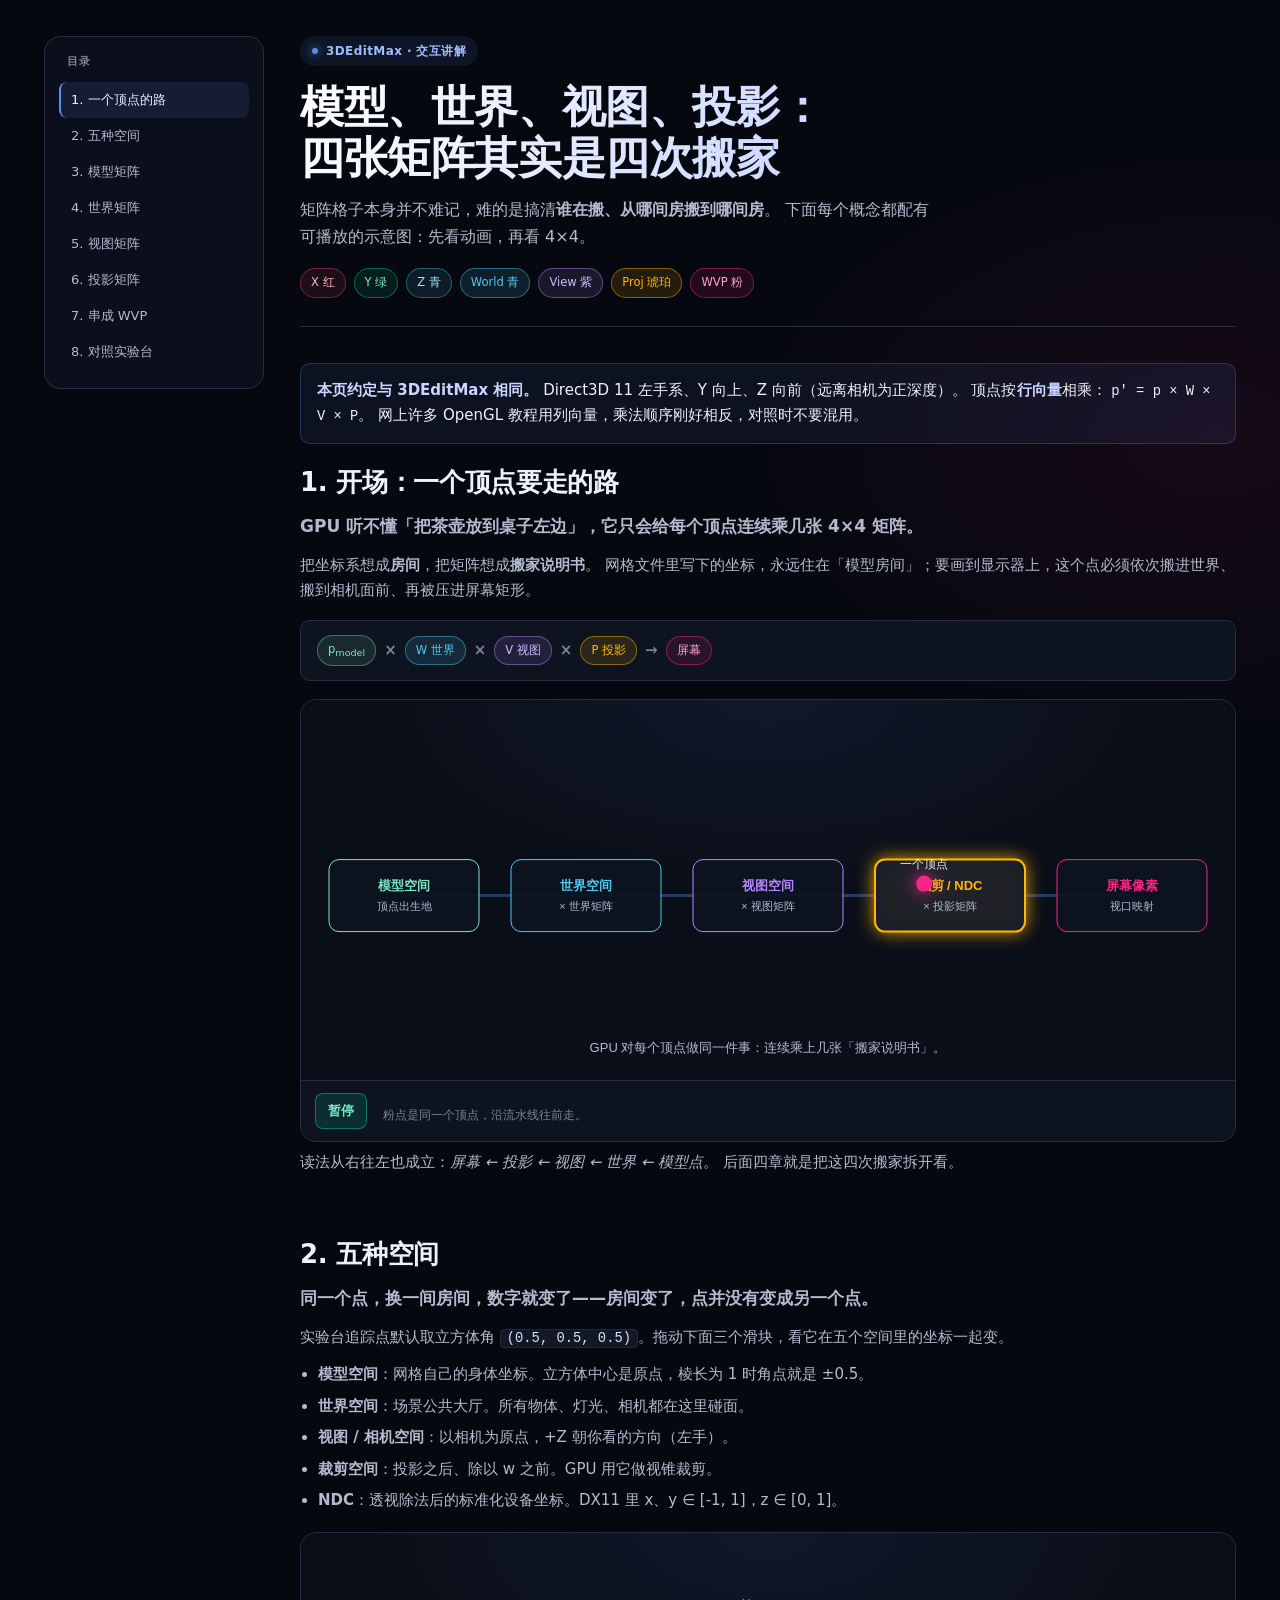
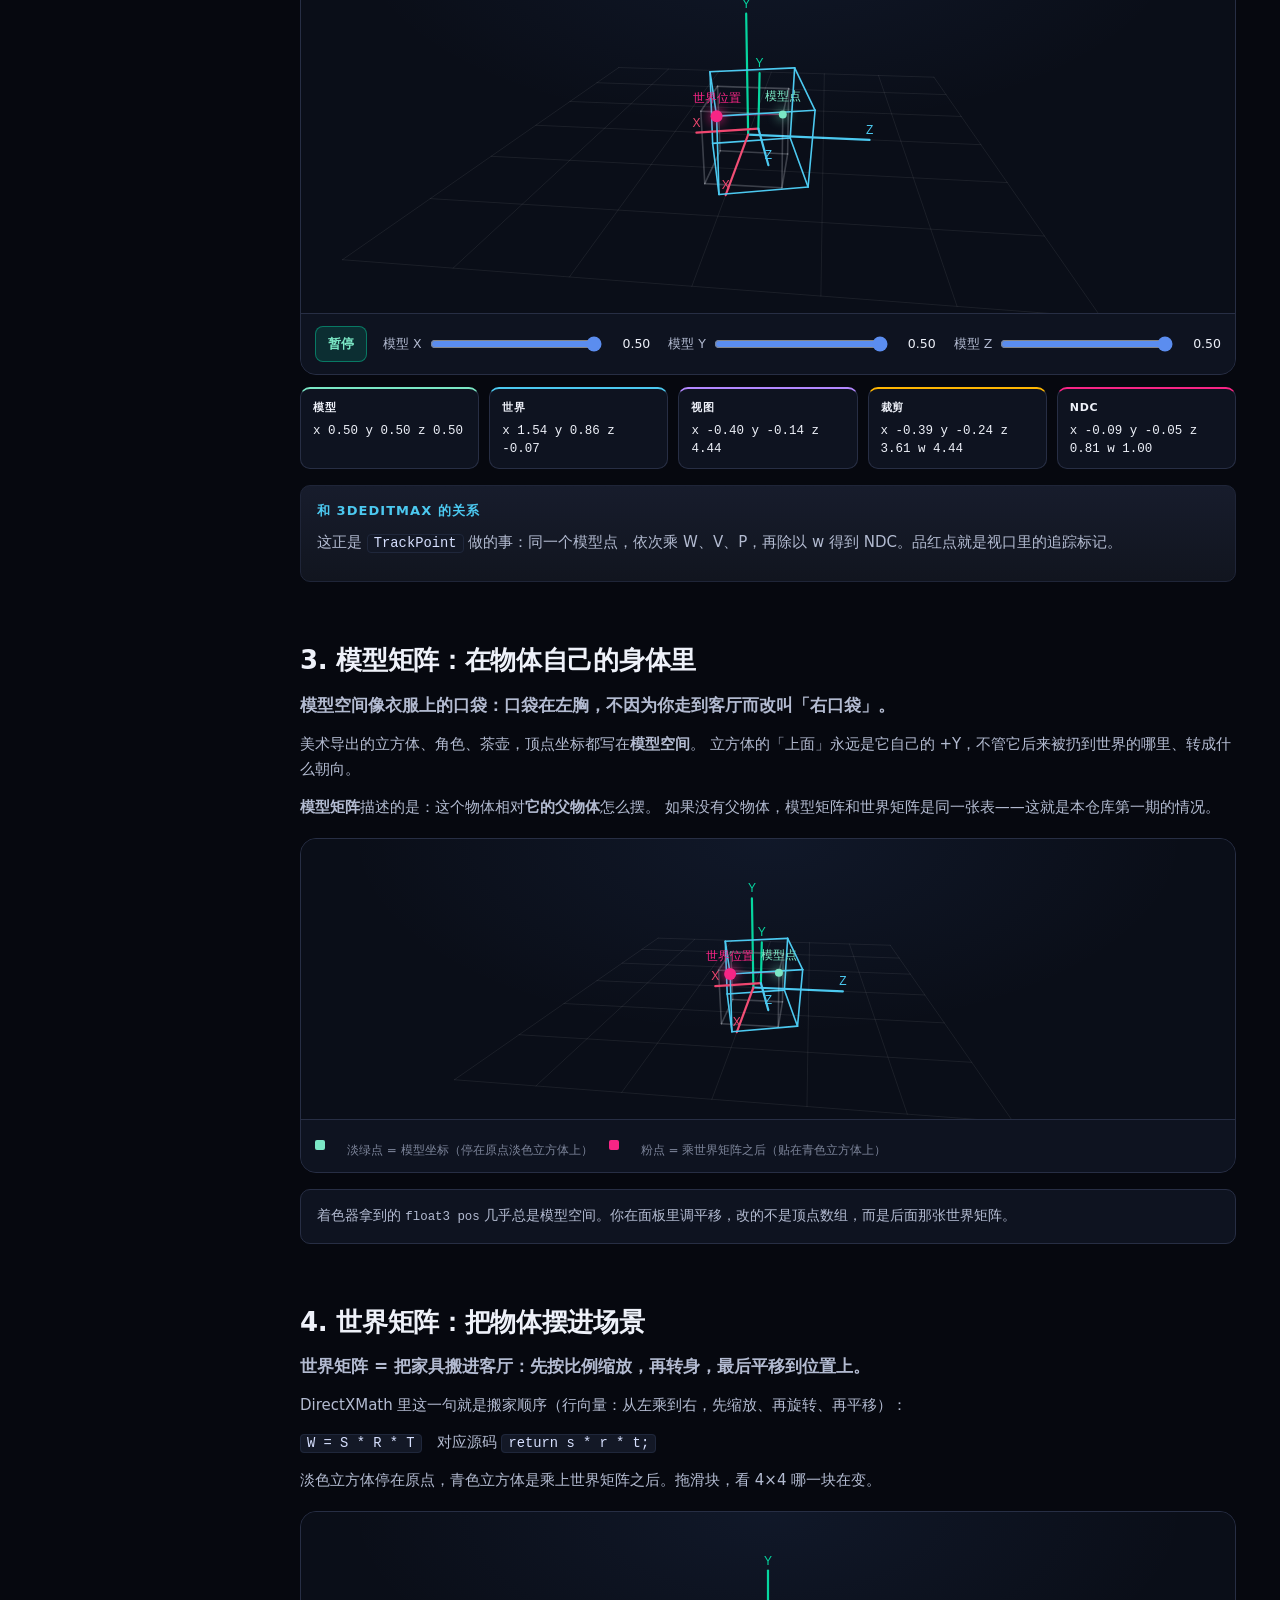
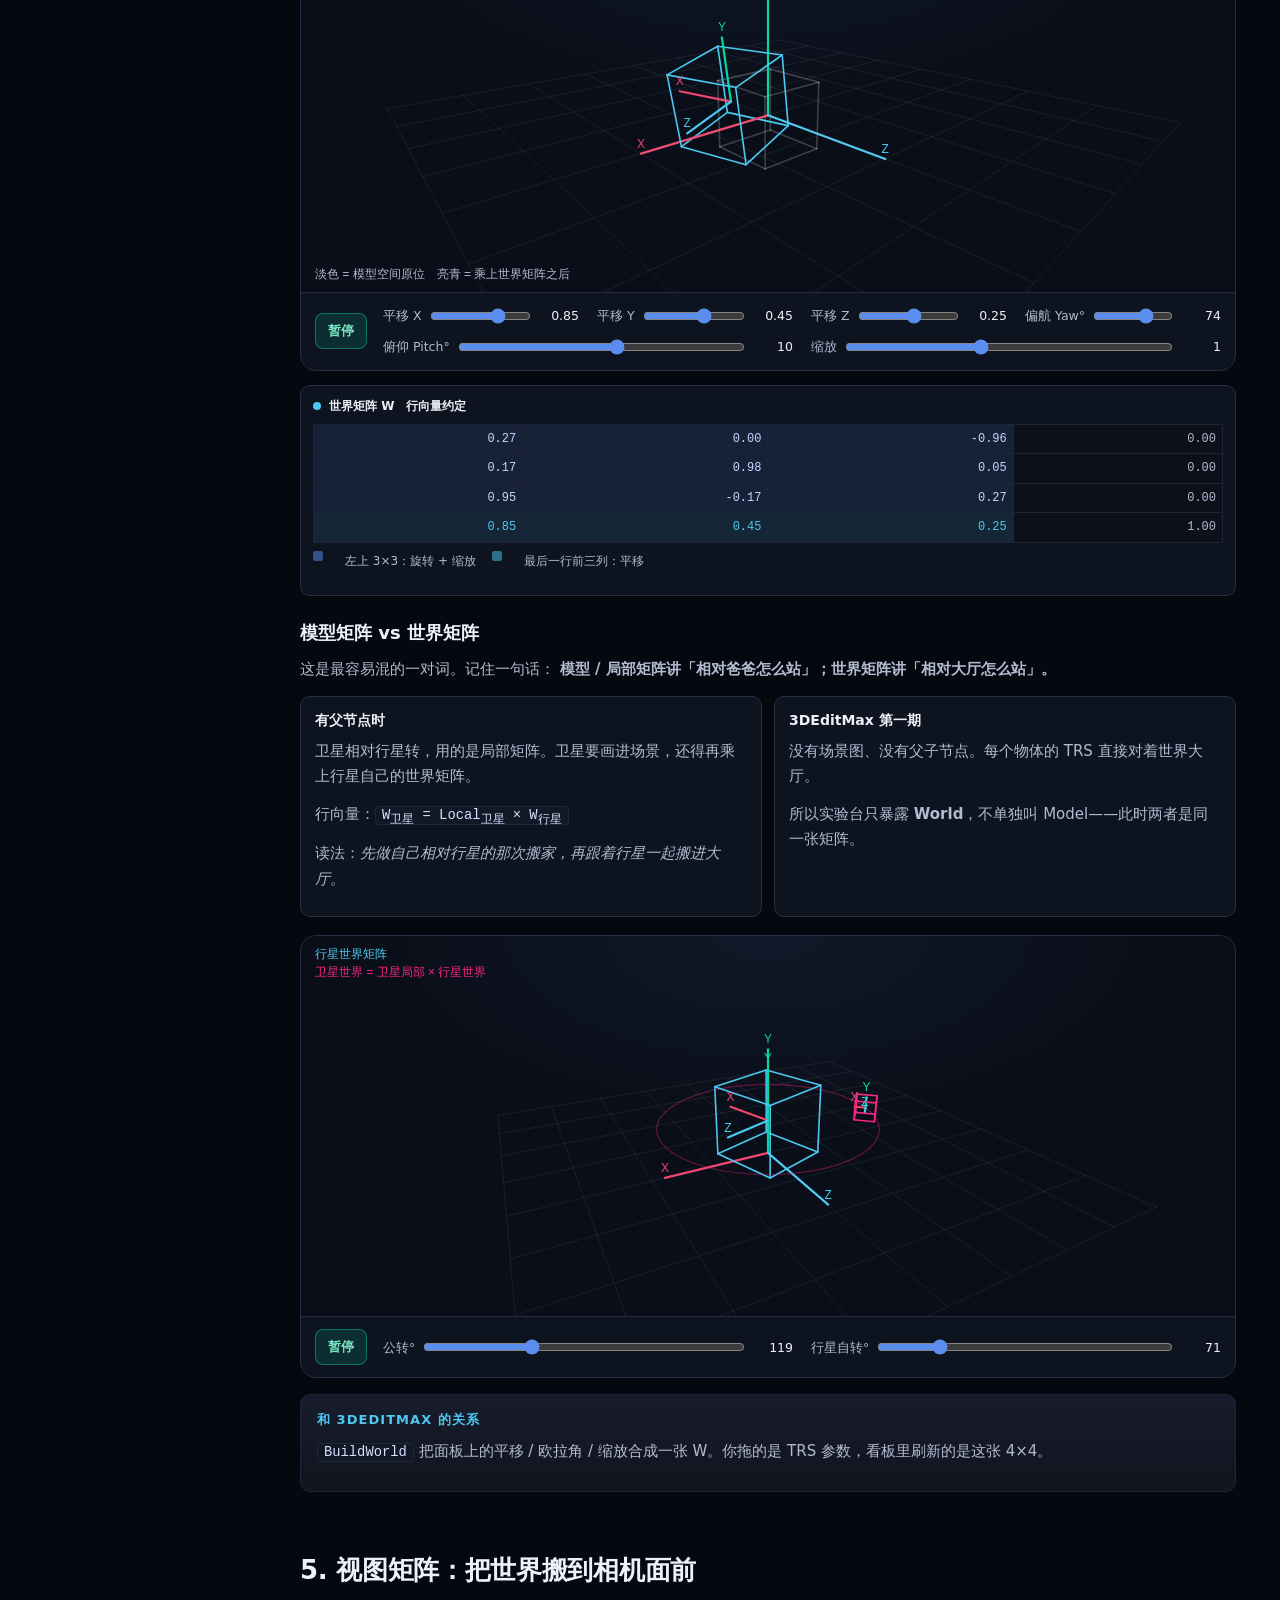
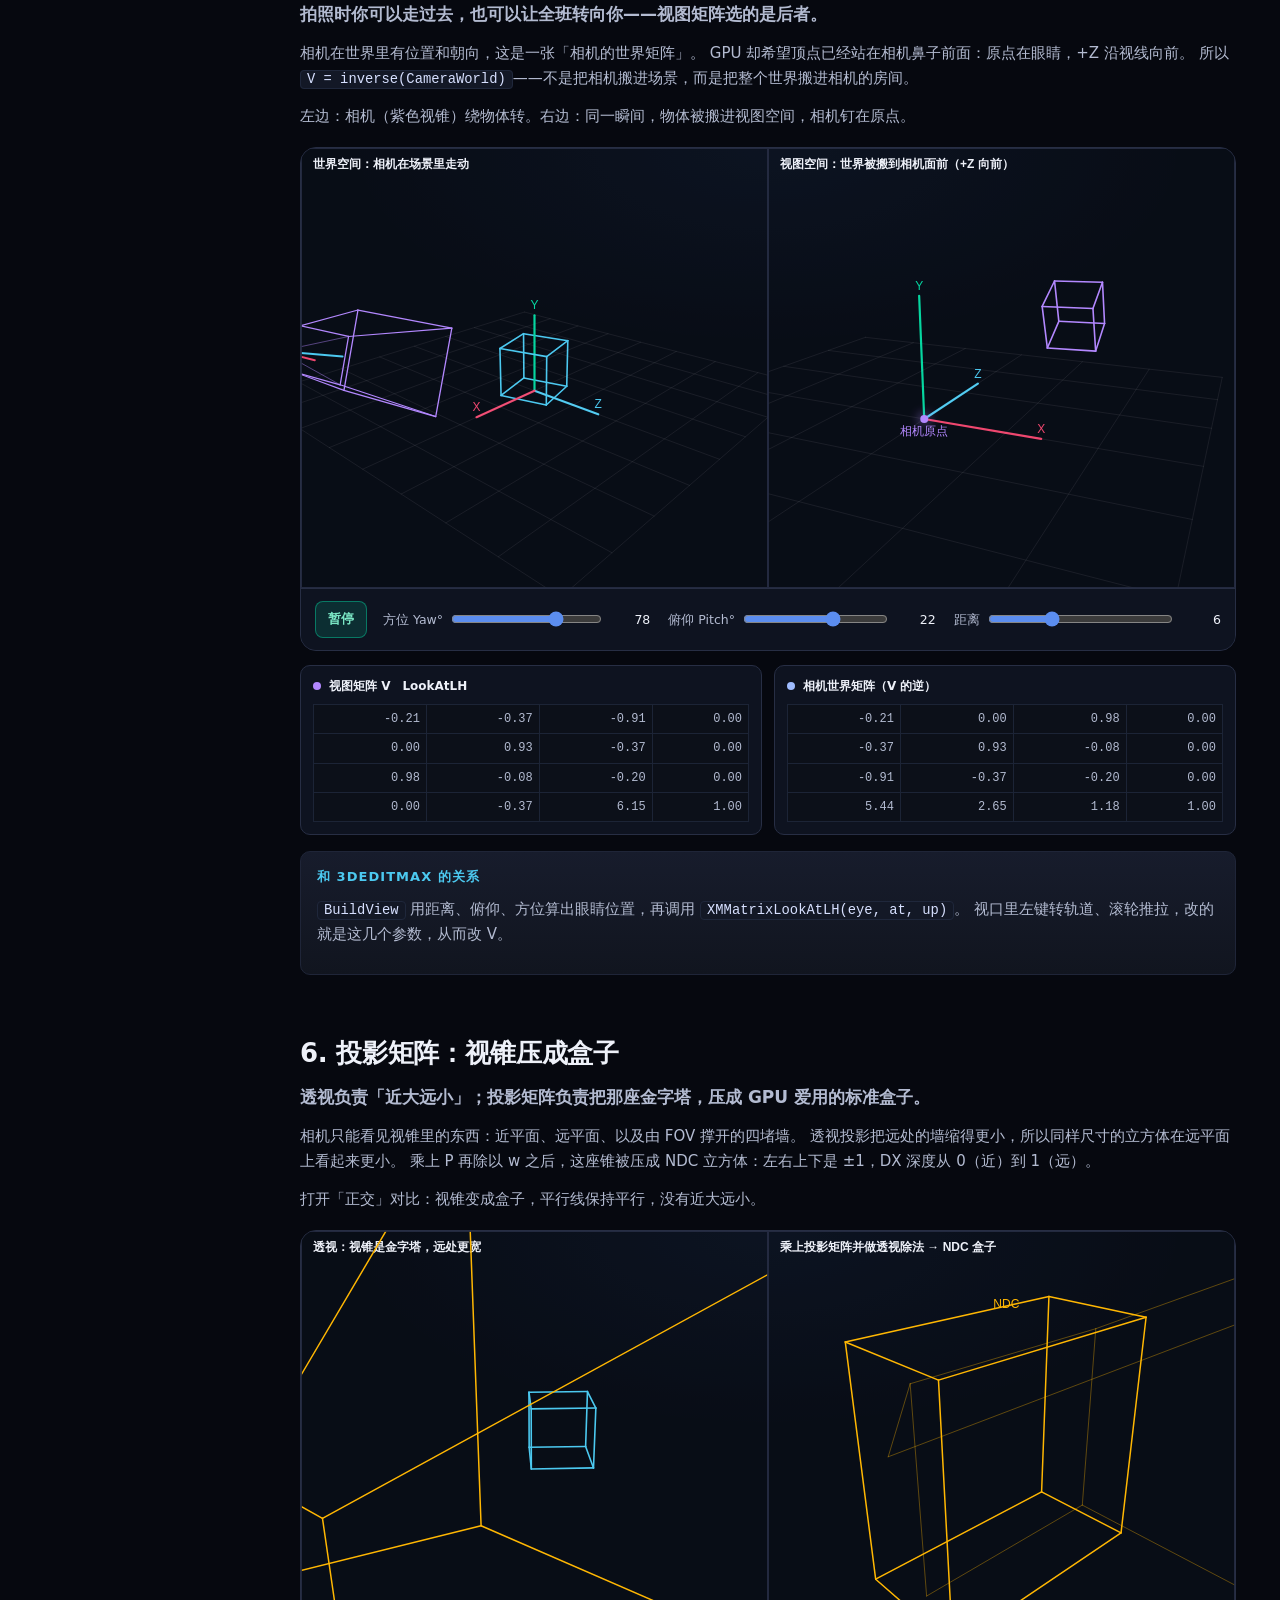
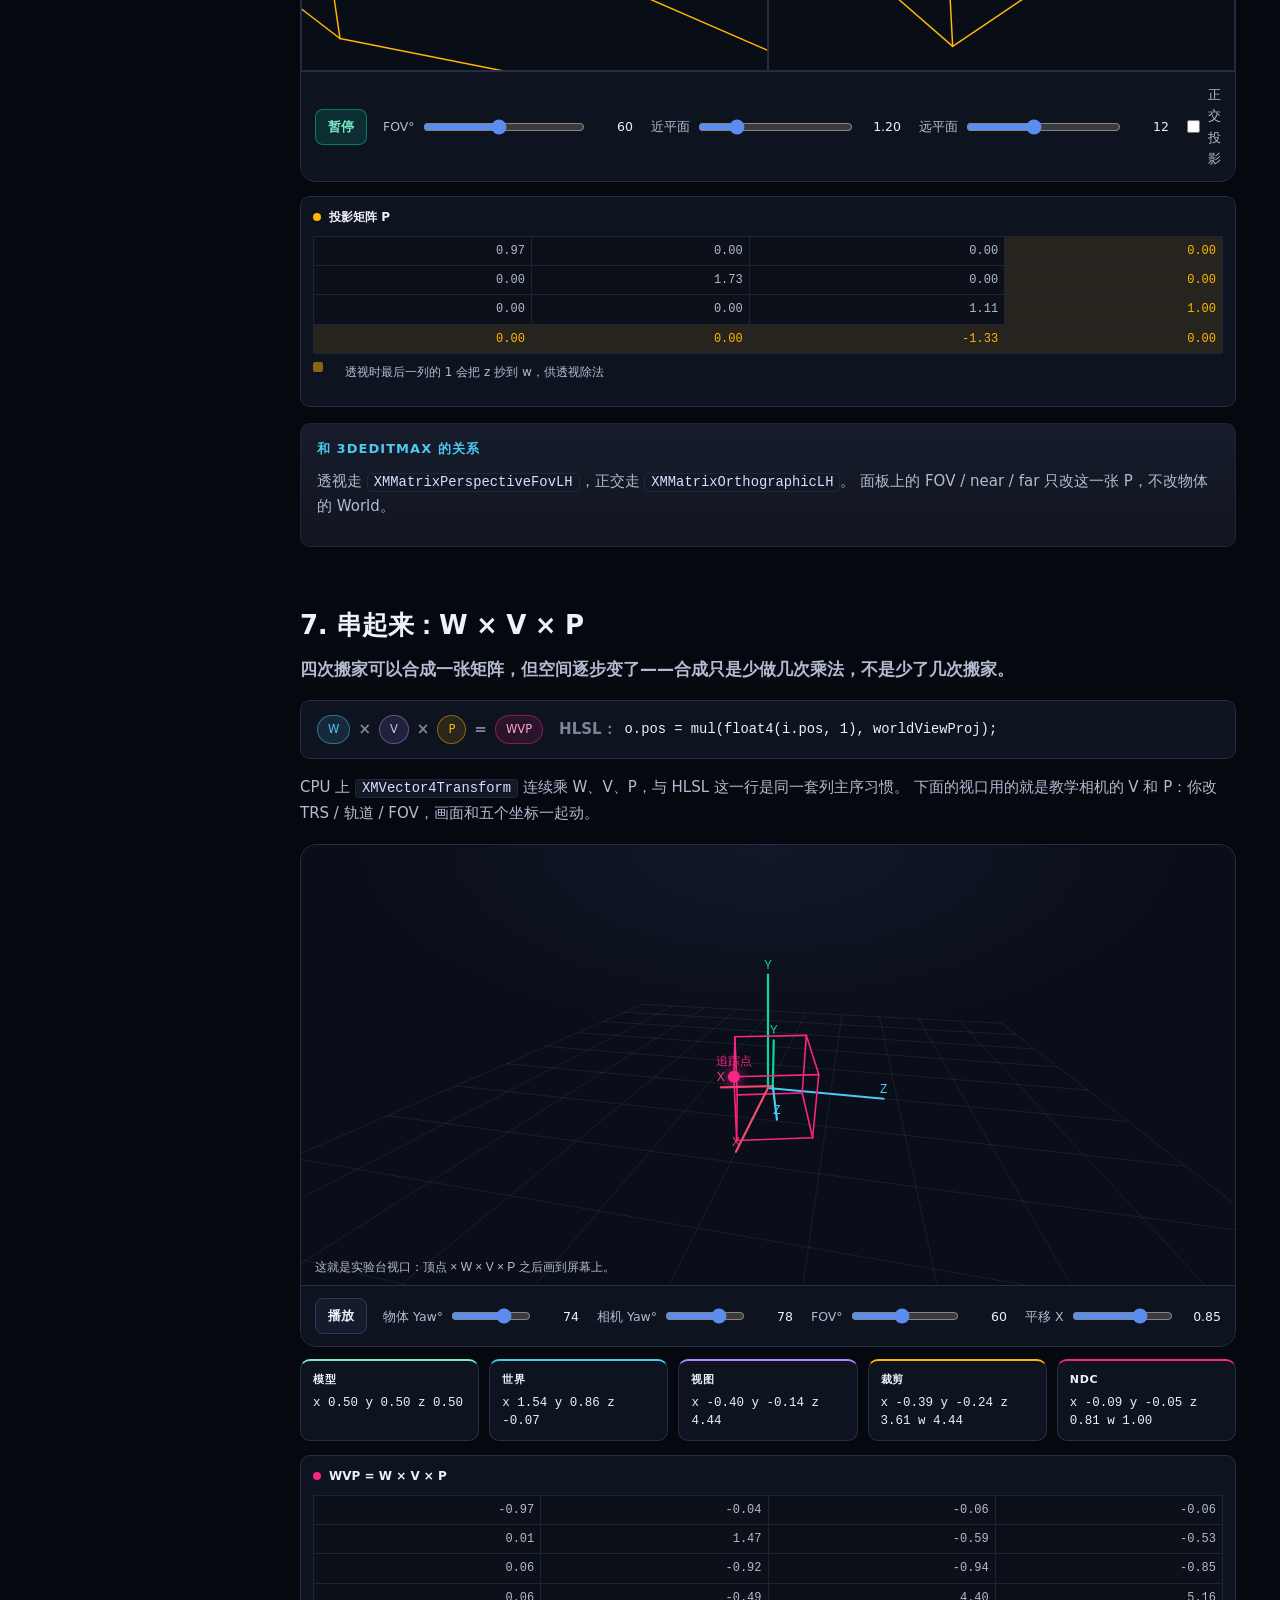
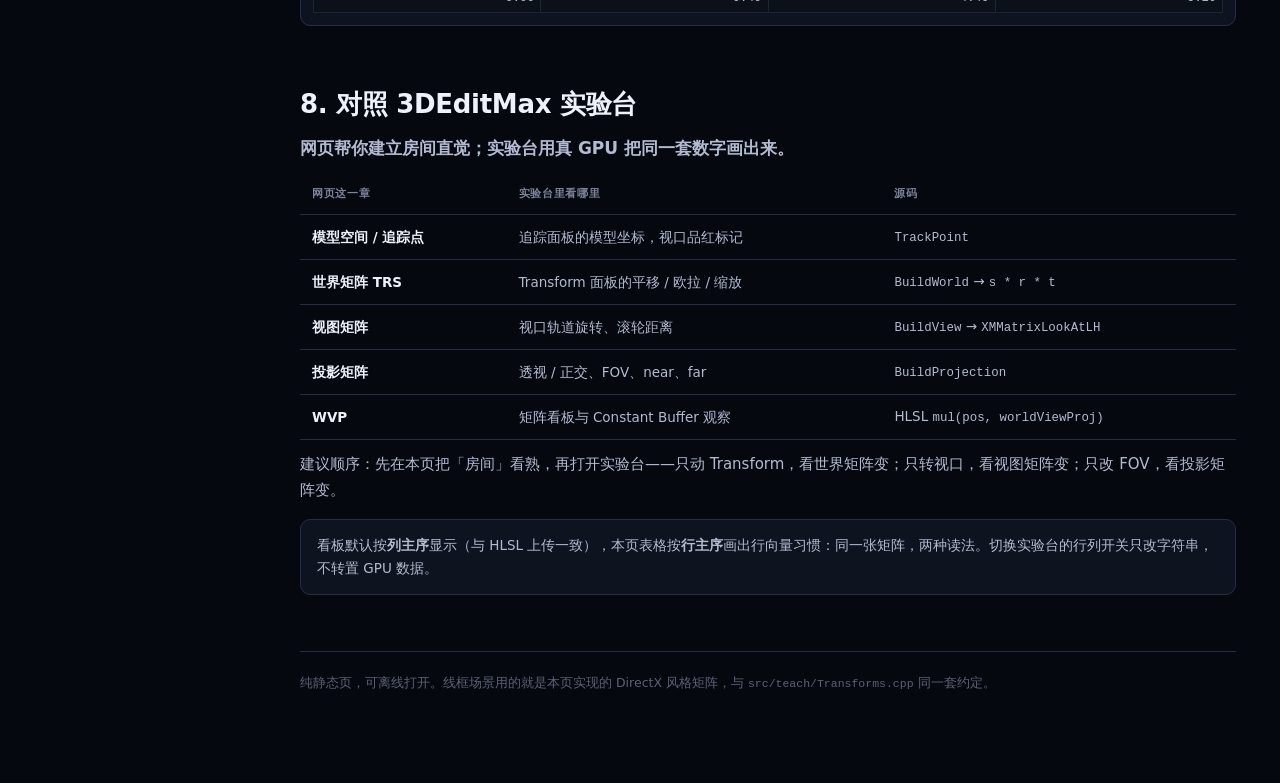
==== docs/3D变换/index.html @ 95524ac8 "Add an offline HTML tutorial for model, world, view, and projection matrices. Co-authored-by: Cursor" ====
<!DOCTYPE html>
<html lang="zh-CN">
<head>
  <meta charset="UTF-8" />
  <meta name="viewport" content="width=device-width, initial-scale=1" />
  <title>3D 变换矩阵 · 模型 / 世界 / 视图 / 投影</title>
  <link rel="stylesheet" href="style.css" />
</head>
<body>
  <a class="skip" href="#content">跳到正文</a>
  <div class="page">
    <nav class="toc" aria-label="章节目录">
      <div class="toc-title">目录</div>
      <a href="#intro">1. 一个顶点的路</a>
      <a href="#spaces">2. 五种空间</a>
      <a href="#model">3. 模型矩阵</a>
      <a href="#world">4. 世界矩阵</a>
      <a href="#view">5. 视图矩阵</a>
      <a href="#proj">6. 投影矩阵</a>
      <a href="#wvp">7. 串成 WVP</a>
      <a href="#lab">8. 对照实验台</a>
    </nav>

    <main class="content" id="content">
      <header class="hero">
        <div class="crumbs"><span class="dot"></span> 3DEditMax · 交互讲解</div>
        <h1>模型、世界、视图、投影：<br />四张矩阵其实是四次搬家</h1>
        <p class="lead">
          矩阵格子本身并不难记，难的是搞清<strong>谁在搬、从哪间房搬到哪间房</strong>。
          下面每个概念都配有可播放的示意图：先看动画，再看 4×4。
        </p>
        <div class="meta">
          <span class="chip x">X 红</span>
          <span class="chip y">Y 绿</span>
          <span class="chip z">Z 青</span>
          <span class="chip world">World 青</span>
          <span class="chip view">View 紫</span>
          <span class="chip proj">Proj 琥珀</span>
          <span class="chip mvp">WVP 粉</span>
        </div>
      </header>

      <aside class="callout">
        <strong>本页约定与 3DEditMax 相同。</strong>
        Direct3D 11 左手系、Y 向上、Z 向前（远离相机为正深度）。
        顶点按<strong>行向量</strong>相乘：
        <code>p' = p × W × V × P</code>。
        网上许多 OpenGL 教程用列向量，乘法顺序刚好相反，对照时不要混用。
      </aside>

      <section class="chapter" id="intro">
        <h2>1. 开场：一个顶点要走的路</h2>
        <p class="one-liner">GPU 听不懂「把茶壶放到桌子左边」，它只会给每个顶点连续乘几张 4×4 矩阵。</p>
        <p>
          把坐标系想成<strong>房间</strong>，把矩阵想成<strong>搬家说明书</strong>。
          网格文件里写下的坐标，永远住在「模型房间」；要画到显示器上，这个点必须依次搬进世界、搬到相机面前、再被压进屏幕矩形。
        </p>
        <div class="formula-flow" aria-label="变换顺序">
          <span class="chip model">p<sub>model</sub></span>
          <span class="op">×</span>
          <span class="chip world">W 世界</span>
          <span class="op">×</span>
          <span class="chip view">V 视图</span>
          <span class="op">×</span>
          <span class="chip proj">P 投影</span>
          <span class="op">→</span>
          <span class="chip mvp">屏幕</span>
        </div>
        <figure class="viz" data-viz="pipeline">
          <div class="viz-stage">
            <canvas></canvas>
          </div>
          <figcaption class="viz-bar">
            <button type="button" class="btn play" data-play="pipeline">暂停</button>
            <span class="legend">粉点是同一个顶点，沿流水线往前走。</span>
          </figcaption>
        </figure>
        <p>
          读法从右往左也成立：<em>屏幕 ← 投影 ← 视图 ← 世界 ← 模型点</em>。
          后面四章就是把这四次搬家拆开看。
        </p>
      </section>

      <section class="chapter" id="spaces">
        <h2>2. 五种空间</h2>
        <p class="one-liner">同一个点，换一间房间，数字就变了——房间变了，点并没有变成另一个点。</p>
        <p>实验台追踪点默认取立方体角 <code>(0.5, 0.5, 0.5)</code>。拖动下面三个滑块，看它在五个空间里的坐标一起变。</p>
        <ul>
          <li><strong>模型空间</strong>：网格自己的身体坐标。立方体中心是原点，棱长为 1 时角点就是 ±0.5。</li>
          <li><strong>世界空间</strong>：场景公共大厅。所有物体、灯光、相机都在这里碰面。</li>
          <li><strong>视图 / 相机空间</strong>：以相机为原点，+Z 朝你看的方向（左手）。</li>
          <li><strong>裁剪空间</strong>：投影之后、除以 w 之前。GPU 用它做视锥裁剪。</li>
          <li><strong>NDC</strong>：透视除法后的标准化设备坐标。DX11 里 x、y ∈ [-1, 1]，z ∈ [0, 1]。</li>
        </ul>
        <figure class="viz" data-viz="track">
          <div class="viz-stage">
            <canvas></canvas>
          </div>
          <figcaption class="viz-bar">
            <button type="button" class="btn play" data-play="track">暂停</button>
            <div class="controls">
              <label class="ctrl">模型 X <input type="range" data-bind="px" data-viz="track" min="-0.5" max="0.5" step="0.01" /><output></output></label>
              <label class="ctrl">模型 Y <input type="range" data-bind="py" data-viz="track" min="-0.5" max="0.5" step="0.01" /><output></output></label>
              <label class="ctrl">模型 Z <input type="range" data-bind="pz" data-viz="track" min="-0.5" max="0.5" step="0.01" /><output></output></label>
            </div>
          </figcaption>
        </figure>
        <div class="cards" id="track-cards">
          <div class="card model"><div class="k">模型</div><div class="v" data-vec="model">—</div></div>
          <div class="card world"><div class="k">世界</div><div class="v" data-vec="world">—</div></div>
          <div class="card view"><div class="k">视图</div><div class="v" data-vec="view">—</div></div>
          <div class="card clip"><div class="k">裁剪</div><div class="v" data-vec="clip">—</div></div>
          <div class="card ndc"><div class="k">NDC</div><div class="v" data-vec="ndc">—</div></div>
        </div>
        <div class="lab-card">
          <h3>和 3DEditMax 的关系</h3>
          <p>这正是 <code>TrackPoint</code> 做的事：同一个模型点，依次乘 W、V、P，再除以 w 得到 NDC。品红点就是视口里的追踪标记。</p>
        </div>
      </section>

      <section class="chapter" id="model">
        <h2>3. 模型矩阵：在物体自己的身体里</h2>
        <p class="one-liner">模型空间像衣服上的口袋：口袋在左胸，不因为你走到客厅而改叫「右口袋」。</p>
        <p>
          美术导出的立方体、角色、茶壶，顶点坐标都写在<strong>模型空间</strong>。
          立方体的「上面」永远是它自己的 +Y，不管它后来被扔到世界的哪里、转成什么朝向。
        </p>
        <p>
          <strong>模型矩阵</strong>描述的是：这个物体相对<strong>它的父物体</strong>怎么摆。
          如果没有父物体，模型矩阵和世界矩阵是同一张表——这就是本仓库第一期的情况。
        </p>
        <figure class="viz" data-viz="track">
          <div class="viz-stage" style="height:280px">
            <canvas data-clone="track"></canvas>
          </div>
          <figcaption class="viz-bar">
            <span class="legend">
              <i style="background:var(--model)"></i>淡绿点 = 模型坐标（停在原点淡色立方体上）
              <i style="background:var(--mvp)"></i>粉点 = 乘世界矩阵之后（贴在青色立方体上）
            </span>
          </figcaption>
        </figure>
        <div class="note">
          着色器拿到的 <code>float3 pos</code> 几乎总是模型空间。你在面板里调平移，改的不是顶点数组，而是后面那张世界矩阵。
        </div>
      </section>

      <section class="chapter" id="world">
        <h2>4. 世界矩阵：把物体摆进场景</h2>
        <p class="one-liner">世界矩阵 = 把家具搬进客厅：先按比例缩放，再转身，最后平移到位置上。</p>
        <p>
          DirectXMath 里这一句就是搬家顺序（行向量：从左乘到右，先缩放、再旋转、再平移）：
        </p>
        <p><code>W = S * R * T</code>　对应源码 <code>return s * r * t;</code></p>
        <p>淡色立方体停在原点，青色立方体是乘上世界矩阵之后。拖滑块，看 4×4 哪一块在变。</p>
        <figure class="viz" data-viz="trs">
          <div class="viz-stage">
            <canvas></canvas>
          </div>
          <figcaption class="viz-bar">
            <button type="button" class="btn play" data-play="trs">暂停</button>
            <div class="controls">
              <label class="ctrl">平移 X <input type="range" data-bind="tx" data-viz="trs" min="-2" max="2" step="0.05" /><output></output></label>
              <label class="ctrl">平移 Y <input type="range" data-bind="ty" data-viz="trs" min="-2" max="2" step="0.05" /><output></output></label>
              <label class="ctrl">平移 Z <input type="range" data-bind="tz" data-viz="trs" min="-2" max="2" step="0.05" /><output></output></label>
              <label class="ctrl">偏航 Yaw° <input type="range" data-bind="yaw" data-viz="trs" min="-180" max="180" step="1" /><output></output></label>
              <label class="ctrl">俯仰 Pitch° <input type="range" data-bind="pitch" data-viz="trs" min="-89" max="89" step="1" /><output></output></label>
              <label class="ctrl">缩放 <input type="range" data-bind="sx" data-viz="trs" min="0.3" max="2" step="0.05" /><output></output></label>
            </div>
          </figcaption>
        </figure>
        <div class="mat-wrap">
          <div class="mat-block">
            <h4><span class="swatch" style="background:var(--world)"></span> 世界矩阵 W　行向量约定</h4>
            <table class="mat" id="mat-world">
              <tbody></tbody>
            </table>
            <p class="legend" style="margin-top:8px">
              <i style="background:rgba(91,141,239,.5)"></i>左上 3×3：旋转 + 缩放
              <i style="background:rgba(76,201,240,.5)"></i>最后一行前三列：平移
            </p>
          </div>
        </div>

        <h3 style="font-size:18px;margin:22px 0 8px">模型矩阵 vs 世界矩阵</h3>
        <p>
          这是最容易混的一对词。记住一句话：
          <strong>模型 / 局部矩阵讲「相对爸爸怎么站」；世界矩阵讲「相对大厅怎么站」。</strong>
        </p>
        <div class="compare">
          <div class="col">
            <h3>有父节点时</h3>
            <p>卫星相对行星转，用的是局部矩阵。卫星要画进场景，还得再乘上行星自己的世界矩阵。</p>
            <p>行向量：<code>W<sub>卫星</sub> = Local<sub>卫星</sub> × W<sub>行星</sub></code></p>
            <p>读法：<em>先做自己相对行星的那次搬家，再跟着行星一起搬进大厅。</em></p>
          </div>
          <div class="col">
            <h3>3DEditMax 第一期</h3>
            <p>没有场景图、没有父子节点。每个物体的 TRS 直接对着世界大厅。</p>
            <p>所以实验台只暴露 <strong>World</strong>，不单独叫 Model——此时两者是同一张矩阵。</p>
          </div>
        </div>
        <figure class="viz" data-viz="parent">
          <div class="viz-stage">
            <canvas></canvas>
          </div>
          <figcaption class="viz-bar">
            <button type="button" class="btn play" data-play="parent">暂停</button>
            <div class="controls">
              <label class="ctrl">公转° <input type="range" data-bind="orbit" data-viz="parent" min="0" max="360" step="1" /><output></output></label>
              <label class="ctrl">行星自转° <input type="range" data-bind="spin" data-viz="parent" min="0" max="360" step="1" /><output></output></label>
            </div>
          </figcaption>
        </figure>
        <div class="lab-card">
          <h3>和 3DEditMax 的关系</h3>
          <p><code>BuildWorld</code> 把面板上的平移 / 欧拉角 / 缩放合成一张 W。你拖的是 TRS 参数，看板里刷新的是这张 4×4。</p>
        </div>
      </section>

      <section class="chapter" id="view">
        <h2>5. 视图矩阵：把世界搬到相机面前</h2>
        <p class="one-liner">拍照时你可以走过去，也可以让全班转向你——视图矩阵选的是后者。</p>
        <p>
          相机在世界里有位置和朝向，这是一张「相机的世界矩阵」。
          GPU 却希望顶点已经站在相机鼻子前面：原点在眼睛，+Z 沿视线向前。
          所以 <code>V = inverse(CameraWorld)</code>——不是把相机搬进场景，而是把整个世界搬进相机的房间。
        </p>
        <p>左边：相机（紫色视锥）绕物体转。右边：同一瞬间，物体被搬进视图空间，相机钉在原点。</p>
        <figure class="viz" data-viz="camera">
          <div class="viz-stage tall">
            <canvas></canvas>
          </div>
          <figcaption class="viz-bar">
            <button type="button" class="btn play" data-play="camera">暂停</button>
            <div class="controls">
              <label class="ctrl">方位 Yaw° <input type="range" data-bind="cyaw" data-viz="camera" min="-180" max="180" step="1" /><output></output></label>
              <label class="ctrl">俯仰 Pitch° <input type="range" data-bind="cpitch" data-viz="camera" min="-80" max="80" step="1" /><output></output></label>
              <label class="ctrl">距离 <input type="range" data-bind="dist" data-viz="camera" min="3" max="12" step="0.1" /><output></output></label>
            </div>
          </figcaption>
        </figure>
        <div class="mat-wrap">
          <div class="mat-block">
            <h4><span class="swatch" style="background:var(--view)"></span> 视图矩阵 V　LookAtLH</h4>
            <table class="mat" id="mat-view"><tbody></tbody></table>
          </div>
          <div class="mat-block">
            <h4><span class="swatch" style="background:#9fbcff"></span> 相机世界矩阵（V 的逆）</h4>
            <table class="mat" id="mat-camworld"><tbody></tbody></table>
          </div>
        </div>
        <div class="lab-card">
          <h3>和 3DEditMax 的关系</h3>
          <p>
            <code>BuildView</code> 用距离、俯仰、方位算出眼睛位置，再调用 <code>XMMatrixLookAtLH(eye, at, up)</code>。
            视口里左键转轨道、滚轮推拉，改的就是这几个参数，从而改 V。
          </p>
        </div>
      </section>

      <section class="chapter" id="proj">
        <h2>6. 投影矩阵：视锥压成盒子</h2>
        <p class="one-liner">透视负责「近大远小」；投影矩阵负责把那座金字塔，压成 GPU 爱用的标准盒子。</p>
        <p>
          相机只能看见视锥里的东西：近平面、远平面、以及由 FOV 撑开的四堵墙。
          透视投影把远处的墙缩得更小，所以同样尺寸的立方体在远平面上看起来更小。
          乘上 P 再除以 w 之后，这座锥被压成 NDC 立方体：左右上下是 ±1，DX 深度从 0（近）到 1（远）。
        </p>
        <p>打开「正交」对比：视锥变成盒子，平行线保持平行，没有近大远小。</p>
        <figure class="viz" data-viz="frustum">
          <div class="viz-stage tall">
            <canvas></canvas>
          </div>
          <figcaption class="viz-bar">
            <button type="button" class="btn play" data-play="frustum">暂停</button>
            <div class="controls">
              <label class="ctrl">FOV° <input type="range" data-bind="fov" data-viz="frustum" min="25" max="100" step="1" /><output></output></label>
              <label class="ctrl">近平面 <input type="range" data-bind="near" data-viz="frustum" min="0.4" max="4" step="0.1" /><output></output></label>
              <label class="ctrl">远平面 <input type="range" data-bind="far" data-viz="frustum" min="6" max="20" step="0.5" /><output></output></label>
              <label class="ctrl toggle"><input type="checkbox" data-bind="ortho" data-viz="frustum" /> 正交投影</label>
            </div>
          </figcaption>
        </figure>
        <div class="mat-wrap">
          <div class="mat-block">
            <h4><span class="swatch" style="background:var(--proj)"></span> 投影矩阵 P</h4>
            <table class="mat" id="mat-proj"><tbody></tbody></table>
            <p class="legend" style="margin-top:8px">
              <i style="background:rgba(255,183,3,.5)"></i>透视时最后一列的 1 会把 z 抄到 w，供透视除法
            </p>
          </div>
        </div>
        <div class="lab-card">
          <h3>和 3DEditMax 的关系</h3>
          <p>
            透视走 <code>XMMatrixPerspectiveFovLH</code>，正交走 <code>XMMatrixOrthographicLH</code>。
            面板上的 FOV / near / far 只改这一张 P，不改物体的 World。
          </p>
        </div>
      </section>

      <section class="chapter" id="wvp">
        <h2>7. 串起来：W × V × P</h2>
        <p class="one-liner">四次搬家可以合成一张矩阵，但空间逐步变了——合成只是少做几次乘法，不是少了几次搬家。</p>
        <div class="formula-flow">
          <span class="chip world">W</span>
          <span class="op">×</span>
          <span class="chip view">V</span>
          <span class="op">×</span>
          <span class="chip proj">P</span>
          <span class="op">=</span>
          <span class="chip mvp">WVP</span>
          <span class="op" style="margin-left:8px">HLSL：</span>
          <code>o.pos = mul(float4(i.pos, 1), worldViewProj);</code>
        </div>
        <p>
          CPU 上 <code>XMVector4Transform</code> 连续乘 W、V、P，与 HLSL 这一行是同一套列主序习惯。
          下面的视口用的就是教学相机的 V 和 P：你改 TRS / 轨道 / FOV，画面和五个坐标一起动。
        </p>
        <figure class="viz" data-viz="wvp">
          <div class="viz-stage tall">
            <canvas></canvas>
          </div>
          <figcaption class="viz-bar">
            <button type="button" class="btn play" data-play="wvp">播放</button>
            <div class="controls">
              <label class="ctrl">物体 Yaw° <input type="range" data-bind="yaw" data-viz="wvp" min="-180" max="180" step="1" /><output></output></label>
              <label class="ctrl">相机 Yaw° <input type="range" data-bind="cyaw" data-viz="wvp" min="-180" max="180" step="1" /><output></output></label>
              <label class="ctrl">FOV° <input type="range" data-bind="fov" data-viz="wvp" min="25" max="100" step="1" /><output></output></label>
              <label class="ctrl">平移 X <input type="range" data-bind="tx" data-viz="wvp" min="-2" max="2" step="0.05" /><output></output></label>
            </div>
          </figcaption>
        </figure>
        <div class="cards" id="wvp-cards">
          <div class="card model"><div class="k">模型</div><div class="v" data-vec="model">—</div></div>
          <div class="card world"><div class="k">世界</div><div class="v" data-vec="world">—</div></div>
          <div class="card view"><div class="k">视图</div><div class="v" data-vec="view">—</div></div>
          <div class="card clip"><div class="k">裁剪</div><div class="v" data-vec="clip">—</div></div>
          <div class="card ndc"><div class="k">NDC</div><div class="v" data-vec="ndc">—</div></div>
        </div>
        <div class="mat-wrap">
          <div class="mat-block">
            <h4><span class="swatch" style="background:var(--mvp)"></span> WVP = W × V × P</h4>
            <table class="mat" id="mat-wvp"><tbody></tbody></table>
          </div>
        </div>
      </section>

      <section class="chapter" id="lab">
        <h2>8. 对照 3DEditMax 实验台</h2>
        <p class="one-liner">网页帮你建立房间直觉；实验台用真 GPU 把同一套数字画出来。</p>
        <table class="bridge">
          <thead>
            <tr>
              <th>网页这一章</th>
              <th>实验台里看哪里</th>
              <th>源码</th>
            </tr>
          </thead>
          <tbody>
            <tr>
              <td>模型空间 / 追踪点</td>
              <td>追踪面板的模型坐标，视口品红标记</td>
              <td><code>TrackPoint</code></td>
            </tr>
            <tr>
              <td>世界矩阵 TRS</td>
              <td>Transform 面板的平移 / 欧拉 / 缩放</td>
              <td><code>BuildWorld</code> → <code>s * r * t</code></td>
            </tr>
            <tr>
              <td>视图矩阵</td>
              <td>视口轨道旋转、滚轮距离</td>
              <td><code>BuildView</code> → <code>XMMatrixLookAtLH</code></td>
            </tr>
            <tr>
              <td>投影矩阵</td>
              <td>透视 / 正交、FOV、near、far</td>
              <td><code>BuildProjection</code></td>
            </tr>
            <tr>
              <td>WVP</td>
              <td>矩阵看板与 Constant Buffer 观察</td>
              <td>HLSL <code>mul(pos, worldViewProj)</code></td>
            </tr>
          </tbody>
        </table>
        <p>建议顺序：先在本页把「房间」看熟，再打开实验台——只动 Transform，看世界矩阵变；只转视口，看视图矩阵变；只改 FOV，看投影矩阵变。</p>
        <div class="note">
          看板默认按<strong>列主序</strong>显示（与 HLSL 上传一致），本页表格按<strong>行主序</strong>画出行向量习惯：同一张矩阵，两种读法。切换实验台的行列开关只改字符串，不转置 GPU 数据。
        </div>
      </section>

      <footer class="page-foot">
        纯静态页，可离线打开。线框场景用的就是本页实现的 DirectX 风格矩阵，与 <code>src/teach/Transforms.cpp</code> 同一套约定。
      </footer>
    </main>
  </div>
  <script src="math.js"></script>
  <script src="viz.js"></script>
  <script src="app.js"></script>
</body>
</html>
---- docs/3D变换/style.css ----
:root {
  --bg: #06080f;
  --bg-1: #0e1320;
  --bg-2: #161b2b;
  --bg-3: #1d2335;
  --bg-input: #0c1019;
  --border: #272e44;
  --border-light: #323a55;
  --text-1: #eef1f9;
  --text-2: #b3bbd1;
  --text-3: #7c8499;
  --text-4: #5a6175;
  --accent: #5b8def;
  --accent-2: #7aa1ff;
  --world: #4cc9f0;
  --view: #b388ff;
  --proj: #ffb703;
  --mvp: #f72585;
  --model: #7be7c5;
  --x: #ef476f;
  --y: #06d6a0;
  --z: #4cc9f0;
  --radius-sm: 6px;
  --radius: 10px;
  --radius-lg: 16px;
}

* { box-sizing: border-box; margin: 0; padding: 0; }

html {
  scroll-behavior: smooth;
}

html, body {
  background: var(--bg);
  color: var(--text-1);
  font-family: "Segoe UI Variable", "Segoe UI", "PingFang SC", "Microsoft YaHei", system-ui, sans-serif;
  font-size: 15px;
  line-height: 1.7;
  -webkit-font-smoothing: antialiased;
}

body {
  background:
    radial-gradient(900px 600px at 15% -10%, rgba(91, 141, 239, .10), transparent 60%),
    radial-gradient(800px 500px at 95% 5%, rgba(247, 37, 133, .07), transparent 60%),
    var(--bg);
  min-height: 100vh;
}

a { color: var(--accent-2); text-decoration: none; }
a:hover { text-decoration: underline; }

.skip {
  position: absolute;
  left: -999px;
}

.page {
  display: grid;
  grid-template-columns: 220px minmax(0, 1fr);
  gap: 36px;
  max-width: 1240px;
  margin: 0 auto;
  padding: 36px 24px 96px;
}

.toc {
  position: sticky;
  top: 20px;
  align-self: start;
  background: rgba(14, 19, 32, .72);
  border: 1px solid var(--border);
  border-radius: var(--radius-lg);
  padding: 16px 14px 18px;
  backdrop-filter: blur(10px);
}

.toc .toc-title {
  font-size: 11px;
  font-weight: 700;
  letter-spacing: .12em;
  text-transform: uppercase;
  color: var(--text-3);
  margin-bottom: 10px;
  padding: 0 8px;
}

.toc a {
  display: block;
  color: var(--text-2);
  font-size: 13px;
  padding: 7px 10px;
  border-radius: 8px;
  text-decoration: none;
  border-left: 2px solid transparent;
}

.toc a:hover,
.toc a.active {
  background: rgba(91, 141, 239, .12);
  color: var(--text-1);
  border-left-color: var(--accent);
  text-decoration: none;
}

.content { min-width: 0; }

.hero {
  padding-bottom: 28px;
  margin-bottom: 36px;
  border-bottom: 1px solid var(--border);
}

.crumbs {
  display: inline-flex;
  align-items: center;
  gap: 8px;
  padding: 5px 12px;
  border-radius: 999px;
  background: rgba(91, 141, 239, .10);
  color: #9fbcff;
  font-size: 12px;
  font-weight: 600;
  letter-spacing: .4px;
  margin-bottom: 16px;
}

.crumbs .dot {
  width: 6px;
  height: 6px;
  border-radius: 50%;
  background: var(--accent);
  box-shadow: 0 0 8px var(--accent);
}

.hero h1 {
  font-size: clamp(28px, 4vw, 44px);
  line-height: 1.15;
  font-weight: 700;
  letter-spacing: -.4px;
  margin-bottom: 12px;
  background: linear-gradient(120deg, #fff 0%, #c9d6ff 60%, #b6c8ff 100%);
  -webkit-background-clip: text;
  background-clip: text;
  color: transparent;
}

.lead {
  color: var(--text-2);
  font-size: 16px;
  max-width: 640px;
  margin-bottom: 18px;
}

.meta { display: flex; gap: 8px; flex-wrap: wrap; }

.chip {
  padding: 4px 10px;
  border-radius: 999px;
  background: #131826;
  border: 1px solid #1f273b;
  font-size: 11.5px;
  color: var(--text-2);
  font-weight: 500;
}

.chip.x { border-color: rgba(239, 71, 111, .4); background: rgba(239, 71, 111, .10); color: #ffb3c2; }
.chip.y { border-color: rgba(6, 214, 160, .4); background: rgba(6, 214, 160, .10); color: #7be7c5; }
.chip.z { border-color: rgba(76, 201, 240, .4); background: rgba(76, 201, 240, .10); color: #9fdcfa; }
.chip.world { border-color: rgba(76, 201, 240, .45); background: rgba(76, 201, 240, .12); color: var(--world); }
.chip.view { border-color: rgba(179, 136, 255, .45); background: rgba(179, 136, 255, .12); color: #d2b8ff; }
.chip.proj { border-color: rgba(255, 183, 3, .45); background: rgba(255, 183, 3, .12); color: var(--proj); }
.chip.mvp { border-color: rgba(247, 37, 133, .45); background: rgba(247, 37, 133, .12); color: #ffa6c8; }
.chip.model { border-color: rgba(123, 231, 197, .4); background: rgba(123, 231, 197, .10); color: var(--model); }

section.chapter {
  margin-bottom: 56px;
  scroll-margin-top: 20px;
}

section.chapter h2 {
  font-size: 26px;
  font-weight: 700;
  letter-spacing: -.3px;
  margin-bottom: 8px;
}

.one-liner {
  font-size: 17px;
  color: #dbe4ff;
  font-weight: 600;
  margin-bottom: 14px;
}

section.chapter p,
section.chapter li {
  color: var(--text-2);
}

section.chapter p { margin-bottom: 12px; }

section.chapter ul, section.chapter ol {
  margin: 0 0 14px 1.2em;
}

section.chapter li { margin-bottom: 6px; }

.note, .lab-card, .callout {
  border-radius: var(--radius);
  padding: 14px 16px;
  margin: 16px 0;
  border: 1px solid var(--border);
}

.callout {
  background: rgba(91, 141, 239, .08);
  border-color: rgba(91, 141, 239, .28);
}

.callout strong { color: #c9d6ff; }

.note {
  background: var(--bg-1);
  color: var(--text-2);
  font-size: 13.5px;
}

.lab-card {
  background: linear-gradient(180deg, #171c2c, #11151f);
  border-color: #1f2538;
}

.lab-card h3 {
  font-size: 13px;
  letter-spacing: .08em;
  text-transform: uppercase;
  color: var(--world);
  margin-bottom: 8px;
}

code, .mono {
  font-family: "Cascadia Code", "Consolas", "Sarasa Mono SC", ui-monospace, monospace;
  font-size: 0.92em;
}

p code, li code {
  background: #131826;
  border: 1px solid #1f273b;
  border-radius: 4px;
  padding: 1px 6px;
  color: #d7e0ff;
}

.formula-flow {
  display: flex;
  flex-wrap: wrap;
  align-items: center;
  gap: 8px;
  padding: 14px 16px;
  margin: 16px 0;
  background: var(--bg-1);
  border: 1px solid var(--border);
  border-radius: var(--radius);
}

.formula-flow .op {
  color: var(--text-3);
  font-weight: 700;
}

.viz {
  margin: 18px 0 8px;
  background: var(--bg-2);
  border: 1px solid var(--border);
  border-radius: var(--radius-lg);
  overflow: hidden;
}

.viz-stage {
  position: relative;
  height: 380px;
  background:
    radial-gradient(600px 280px at 50% 0%, rgba(91, 141, 239, .08), transparent 70%),
    #0a0e18;
}

.viz-stage.tall { height: 440px; }

.viz-stage canvas {
  width: 100%;
  height: 100%;
  display: block;
}

.viz-bar {
  display: flex;
  flex-wrap: wrap;
  align-items: center;
  gap: 10px 16px;
  padding: 12px 14px;
  border-top: 1px solid var(--border);
  background: var(--bg-1);
}

.btn {
  appearance: none;
  border: 1px solid var(--border-light);
  background: #151b2c;
  color: var(--text-1);
  font: inherit;
  font-size: 13px;
  font-weight: 600;
  padding: 6px 12px;
  border-radius: 8px;
  cursor: pointer;
}

.btn:hover { border-color: var(--accent); color: #fff; }

.btn.playing {
  background: rgba(6, 214, 160, .14);
  border-color: rgba(6, 214, 160, .45);
  color: #7be7c5;
}

.controls {
  display: flex;
  flex-wrap: wrap;
  gap: 10px 18px;
  flex: 1;
  min-width: 0;
}

.ctrl {
  display: grid;
  grid-template-columns: auto 1fr auto;
  align-items: center;
  gap: 8px;
  min-width: 180px;
  flex: 1;
  font-size: 12.5px;
  color: var(--text-2);
}

.ctrl output {
  min-width: 3.2em;
  text-align: right;
  color: var(--text-1);
  font-variant-numeric: tabular-nums;
}

.ctrl input[type="range"] {
  width: 100%;
  accent-color: var(--accent);
}

.ctrl.toggle {
  display: flex;
  gap: 8px;
  align-items: center;
  min-width: auto;
  flex: 0;
}

.ctrl.toggle input { accent-color: var(--proj); }

.cards {
  display: grid;
  grid-template-columns: repeat(auto-fit, minmax(140px, 1fr));
  gap: 10px;
  margin: 12px 0 4px;
}

.card {
  background: var(--bg-1);
  border: 1px solid var(--border);
  border-radius: var(--radius);
  padding: 10px 12px;
}

.card .k {
  font-size: 11px;
  font-weight: 700;
  letter-spacing: .06em;
  text-transform: uppercase;
  margin-bottom: 4px;
}

.card .v {
  font-family: "Cascadia Code", Consolas, ui-monospace, monospace;
  font-size: 12.5px;
  font-variant-numeric: tabular-nums;
  color: var(--text-1);
  line-height: 1.45;
}

.card.model { border-top: 2px solid var(--model); }
.card.world { border-top: 2px solid var(--world); }
.card.view { border-top: 2px solid var(--view); }
.card.clip, .card.proj { border-top: 2px solid var(--proj); }
.card.ndc, .card.mvp { border-top: 2px solid var(--mvp); }

.mat-wrap {
  display: grid;
  grid-template-columns: repeat(auto-fit, minmax(220px, 1fr));
  gap: 12px;
  margin: 14px 0;
}

.mat-block {
  background: var(--bg-1);
  border: 1px solid var(--border);
  border-radius: var(--radius);
  padding: 10px 12px 12px;
  overflow-x: auto;
}

.mat-block h4 {
  font-size: 12px;
  margin-bottom: 8px;
  display: flex;
  align-items: center;
  gap: 8px;
}

.swatch {
  width: 8px;
  height: 8px;
  border-radius: 50%;
  display: inline-block;
}

table.mat {
  border-collapse: collapse;
  width: 100%;
  font-family: "Cascadia Code", Consolas, ui-monospace, monospace;
  font-size: 12px;
  font-variant-numeric: tabular-nums;
}

table.mat td {
  text-align: right;
  padding: 4px 6px;
  color: var(--text-2);
  border: 1px solid #1c2436;
  background: #0c1019;
}

table.mat td.hl-rot { color: #c9d6ff; background: rgba(91, 141, 239, .12); }
table.mat td.hl-trs { color: var(--world); background: rgba(76, 201, 240, .10); }
table.mat td.hl-persp { color: var(--proj); background: rgba(255, 183, 3, .10); }

.compare {
  display: grid;
  grid-template-columns: 1fr 1fr;
  gap: 12px;
  margin: 14px 0;
}

.compare .col {
  background: var(--bg-1);
  border: 1px solid var(--border);
  border-radius: var(--radius);
  padding: 12px 14px;
}

.compare h3 {
  font-size: 14px;
  margin-bottom: 6px;
}

.legend {
  display: flex;
  flex-wrap: wrap;
  gap: 10px 16px;
  font-size: 12px;
  color: var(--text-3);
  margin: 8px 0 0;
}

.legend i {
  display: inline-block;
  width: 10px;
  height: 10px;
  border-radius: 2px;
  margin-right: 6px;
  vertical-align: -1px;
}

table.bridge {
  width: 100%;
  border-collapse: collapse;
  margin: 12px 0;
  font-size: 13.5px;
}

table.bridge th, table.bridge td {
  text-align: left;
  padding: 10px 12px;
  border-bottom: 1px solid var(--border);
}

table.bridge th {
  color: var(--text-3);
  font-size: 11px;
  letter-spacing: .06em;
  text-transform: uppercase;
  font-weight: 700;
}

table.bridge td { color: var(--text-2); }
table.bridge td:first-child { color: var(--text-1); font-weight: 600; }

footer.page-foot {
  margin-top: 48px;
  padding-top: 20px;
  border-top: 1px solid var(--border);
  color: var(--text-4);
  font-size: 12.5px;
}

@media (max-width: 900px) {
  .page {
    grid-template-columns: 1fr;
    padding: 20px 14px 72px;
  }
  .toc {
    position: static;
    display: flex;
    flex-wrap: wrap;
    gap: 4px;
    padding: 10px;
  }
  .toc .toc-title { width: 100%; }
  .toc a {
    border-left: 0;
    padding: 6px 10px;
    background: #131826;
  }
  .compare { grid-template-columns: 1fr; }
  .viz-stage { height: 300px; }
  .viz-stage.tall { height: 340px; }
}
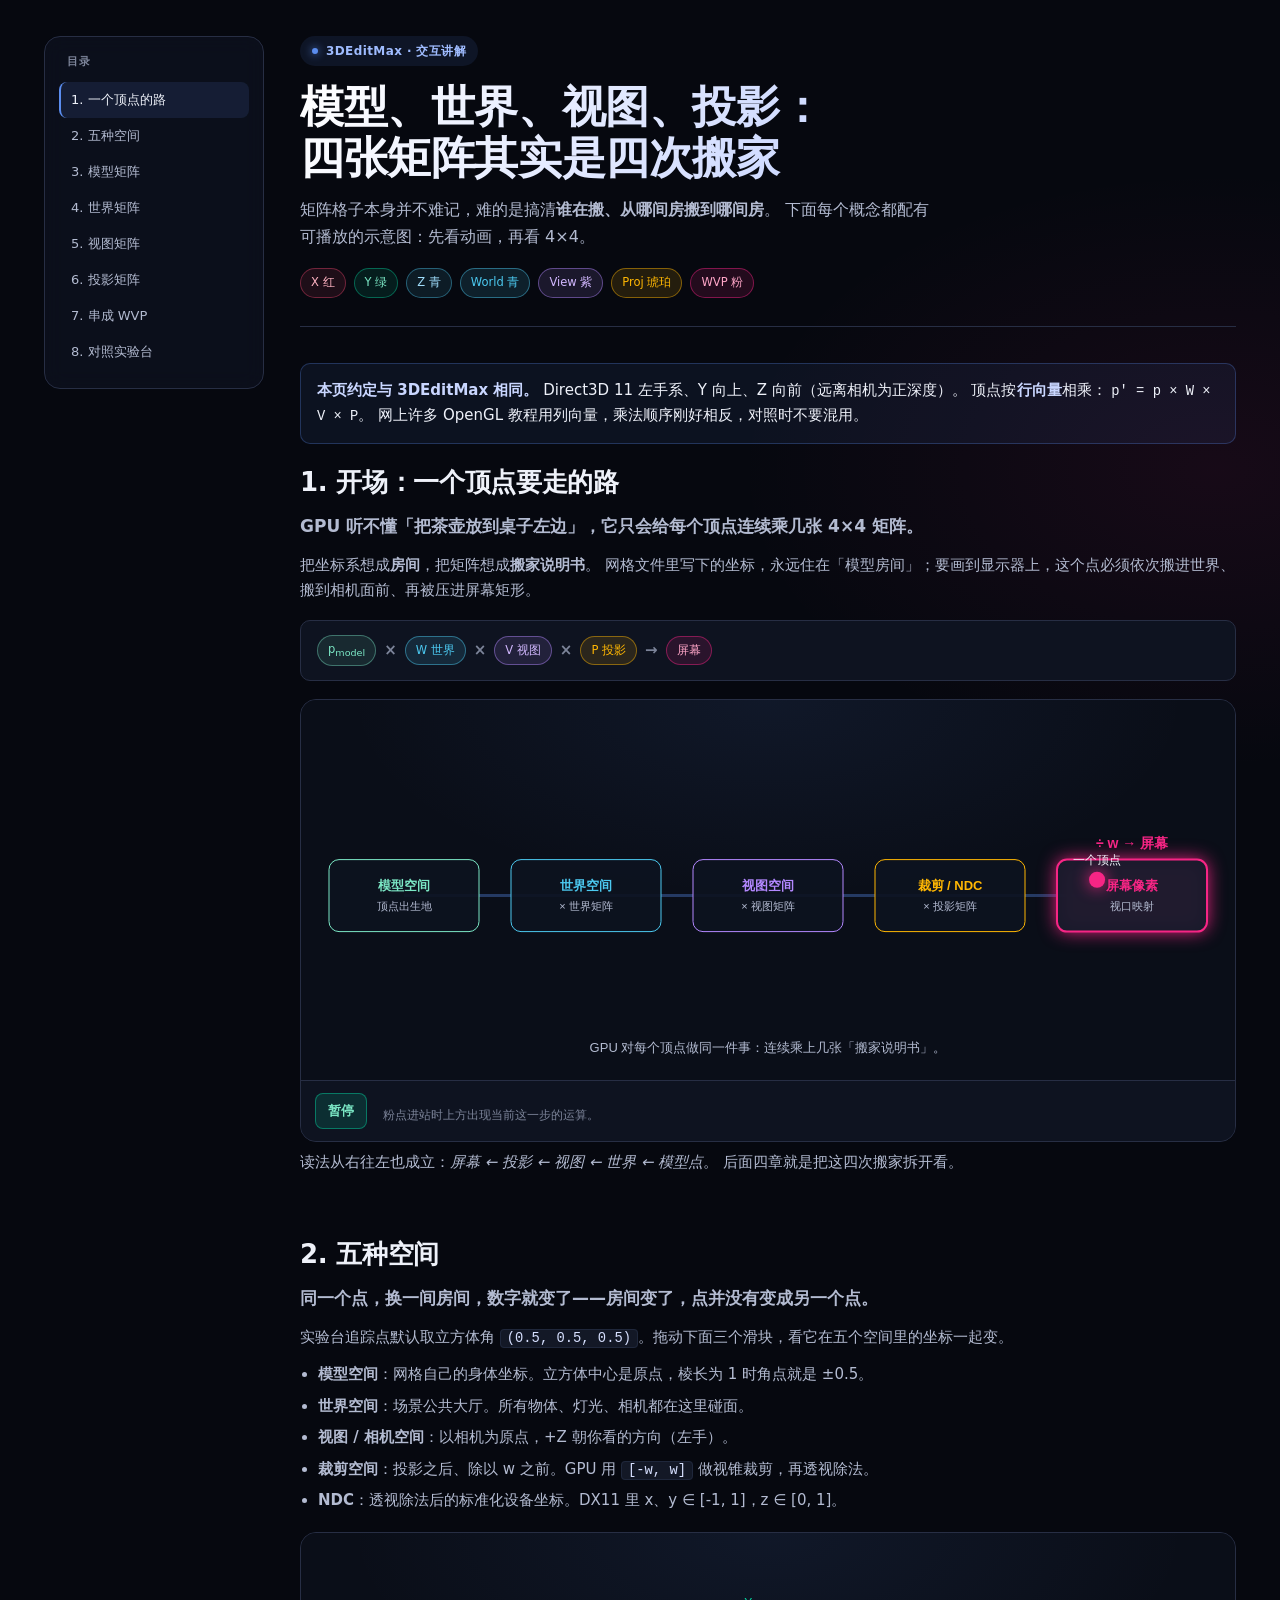
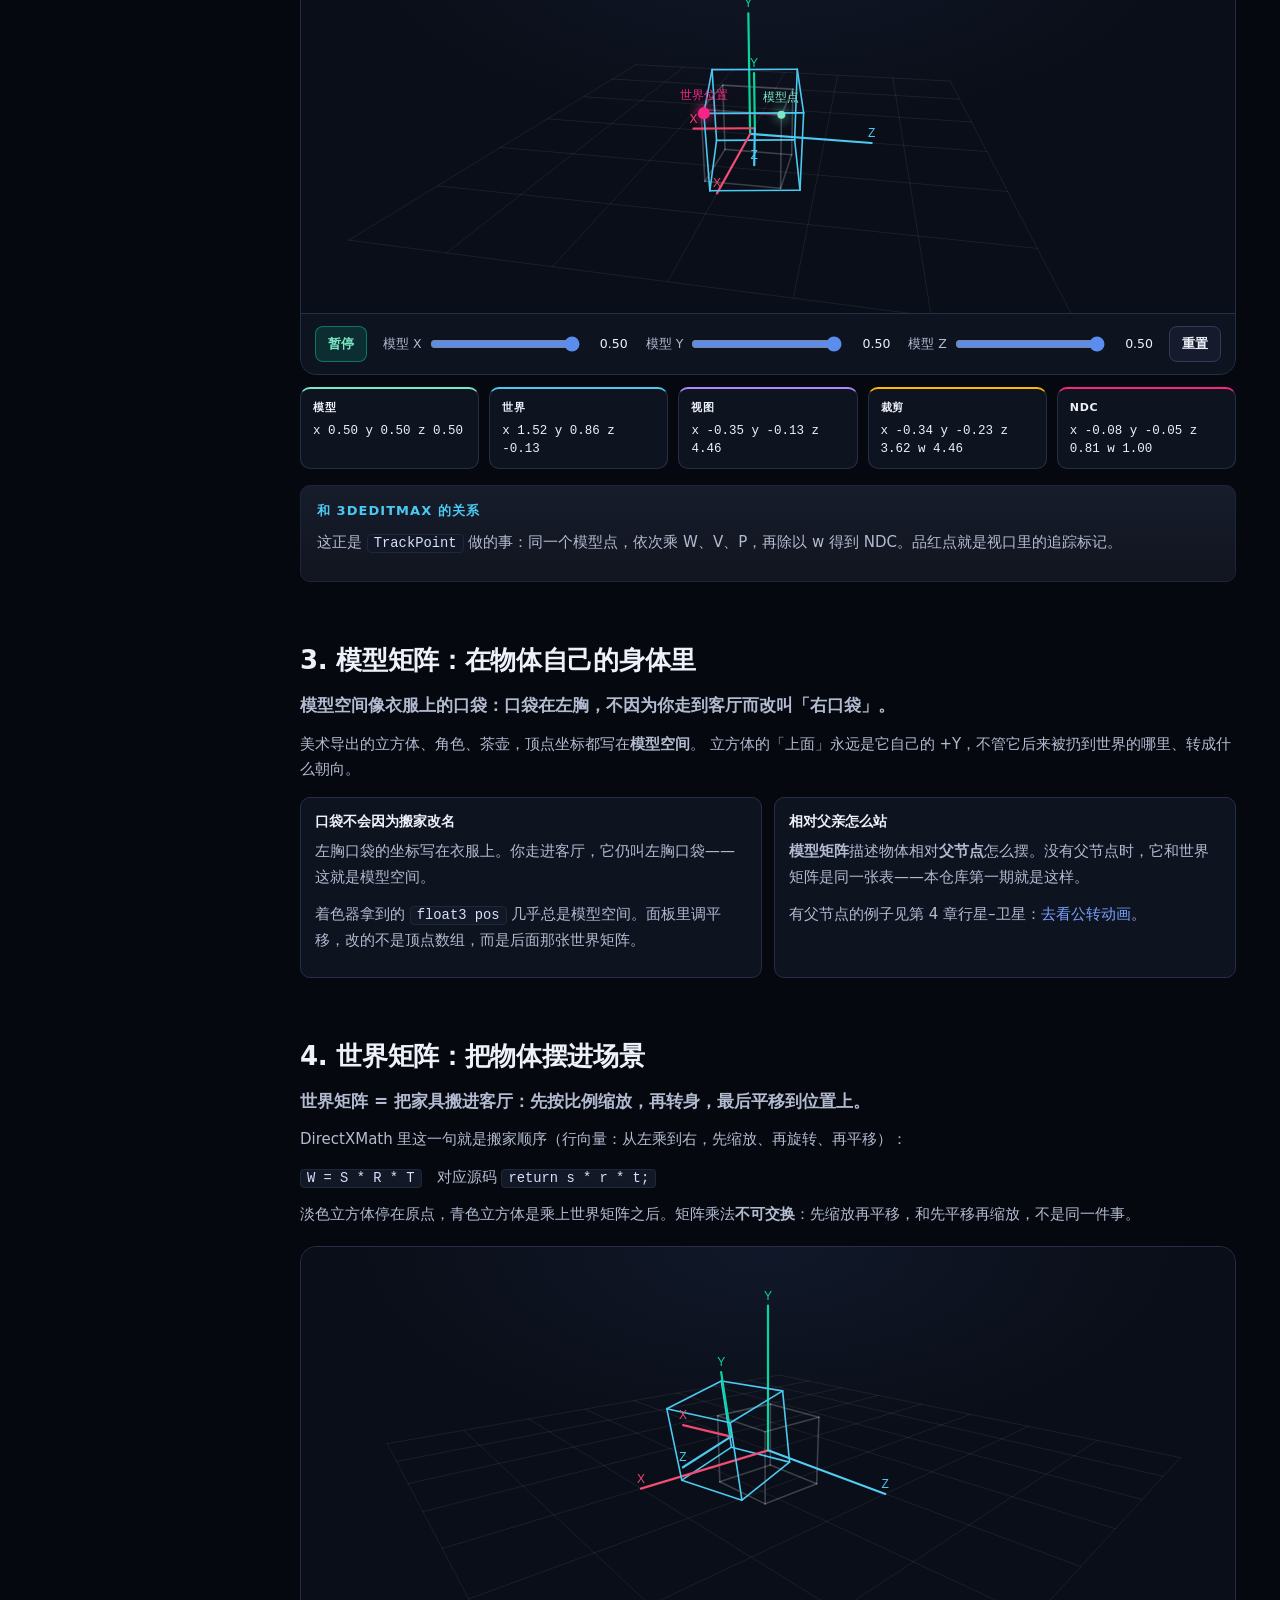
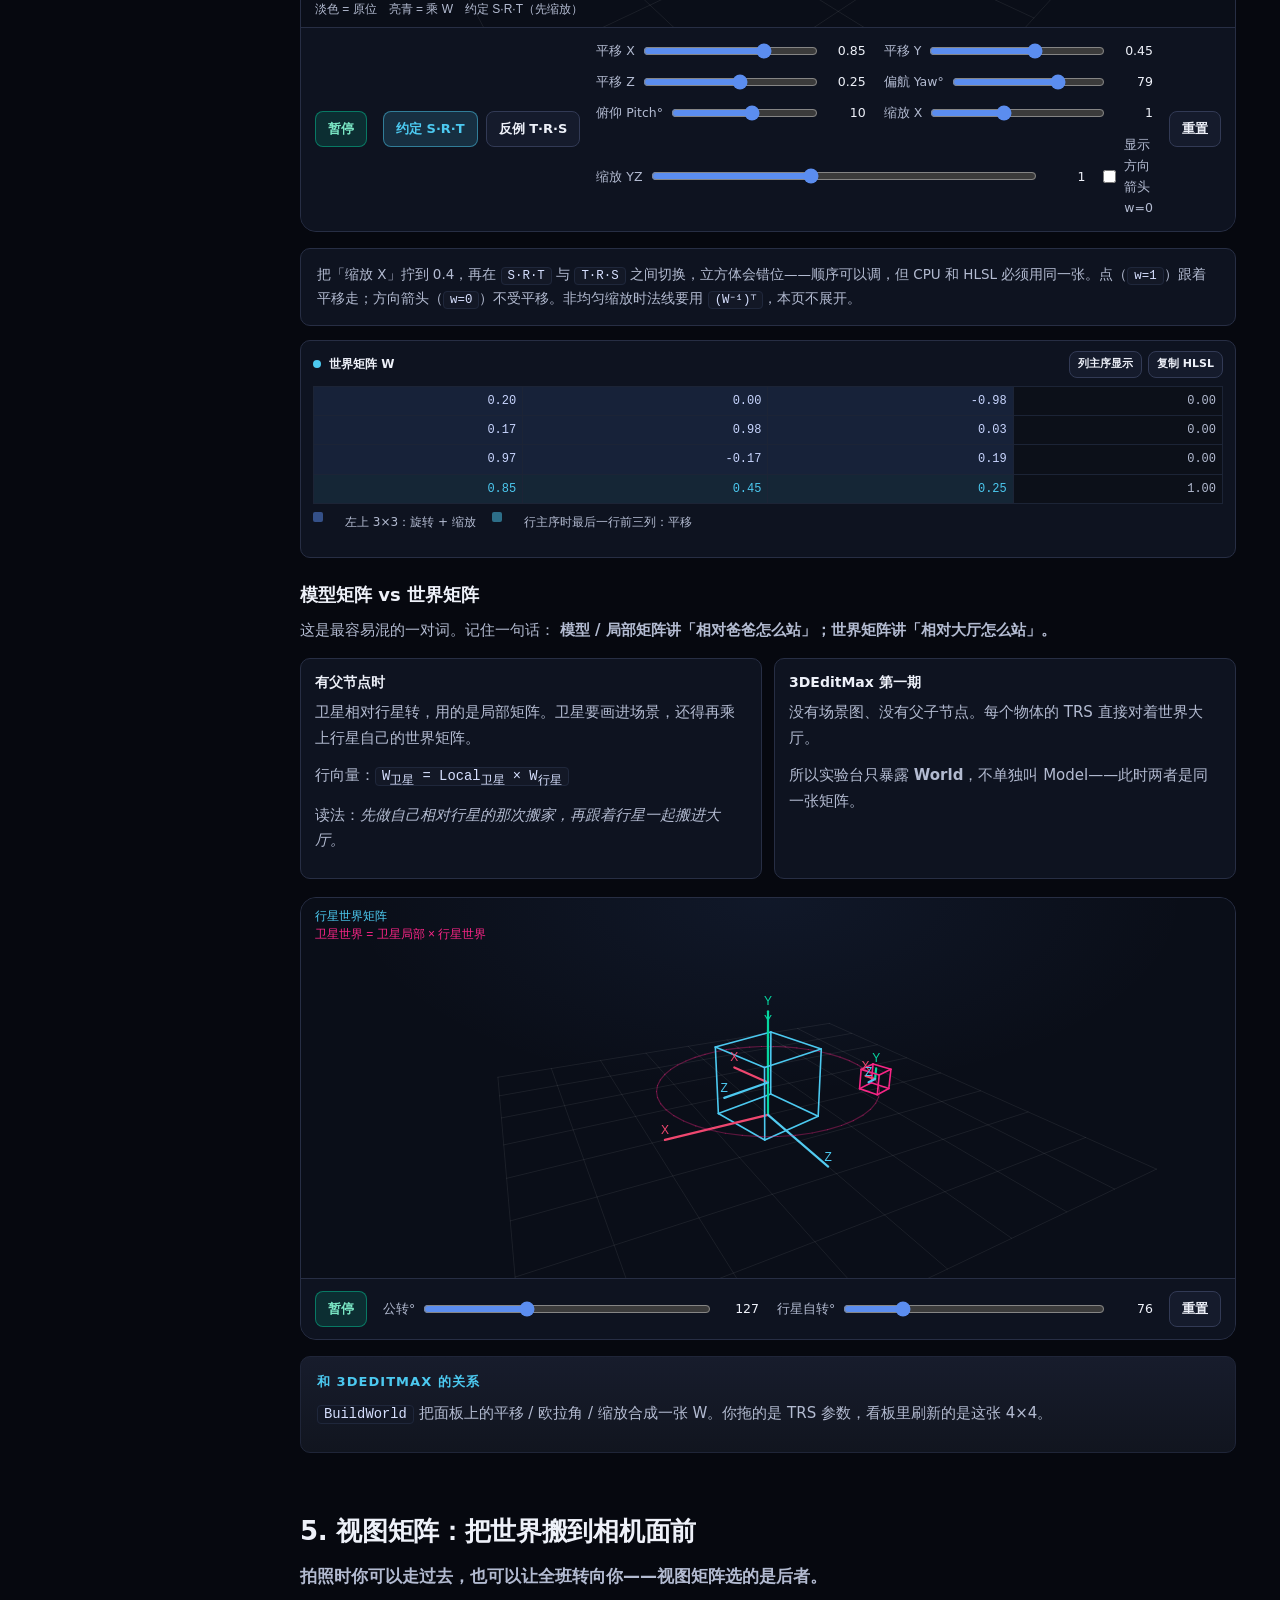
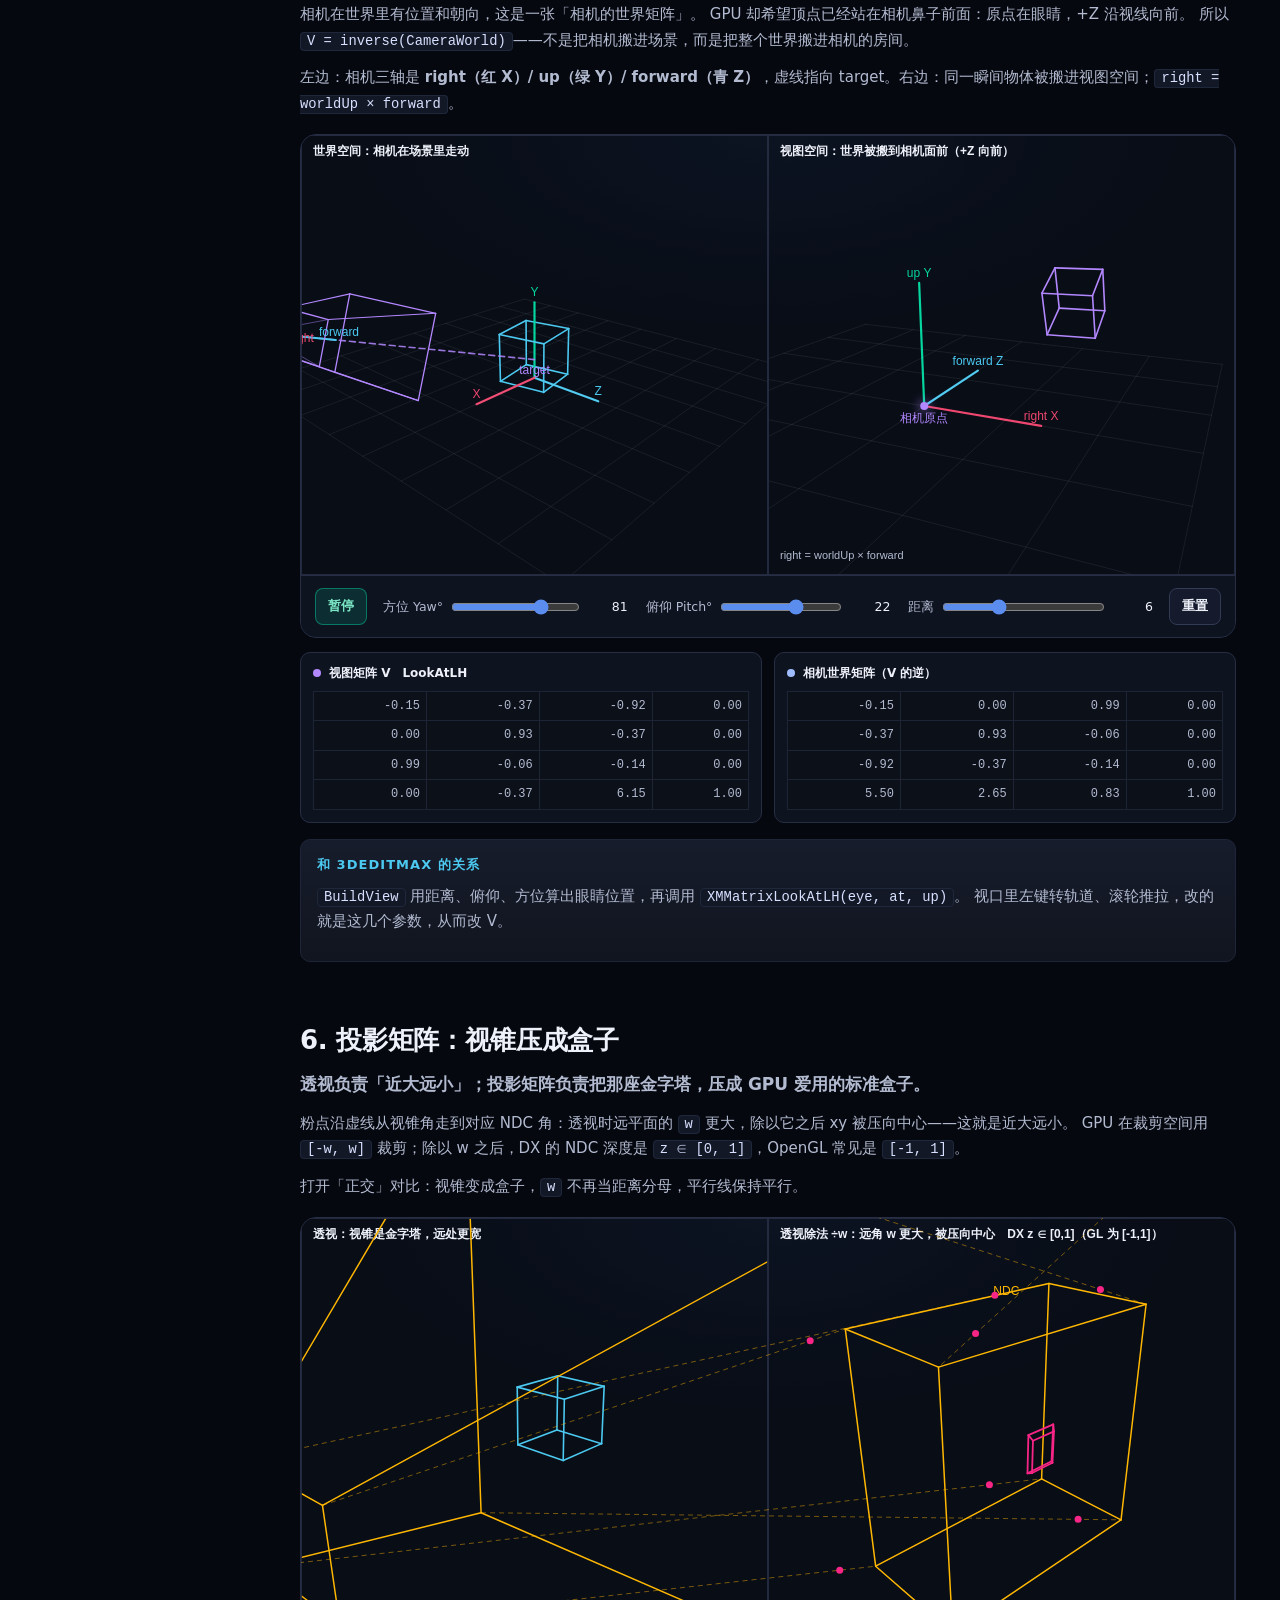
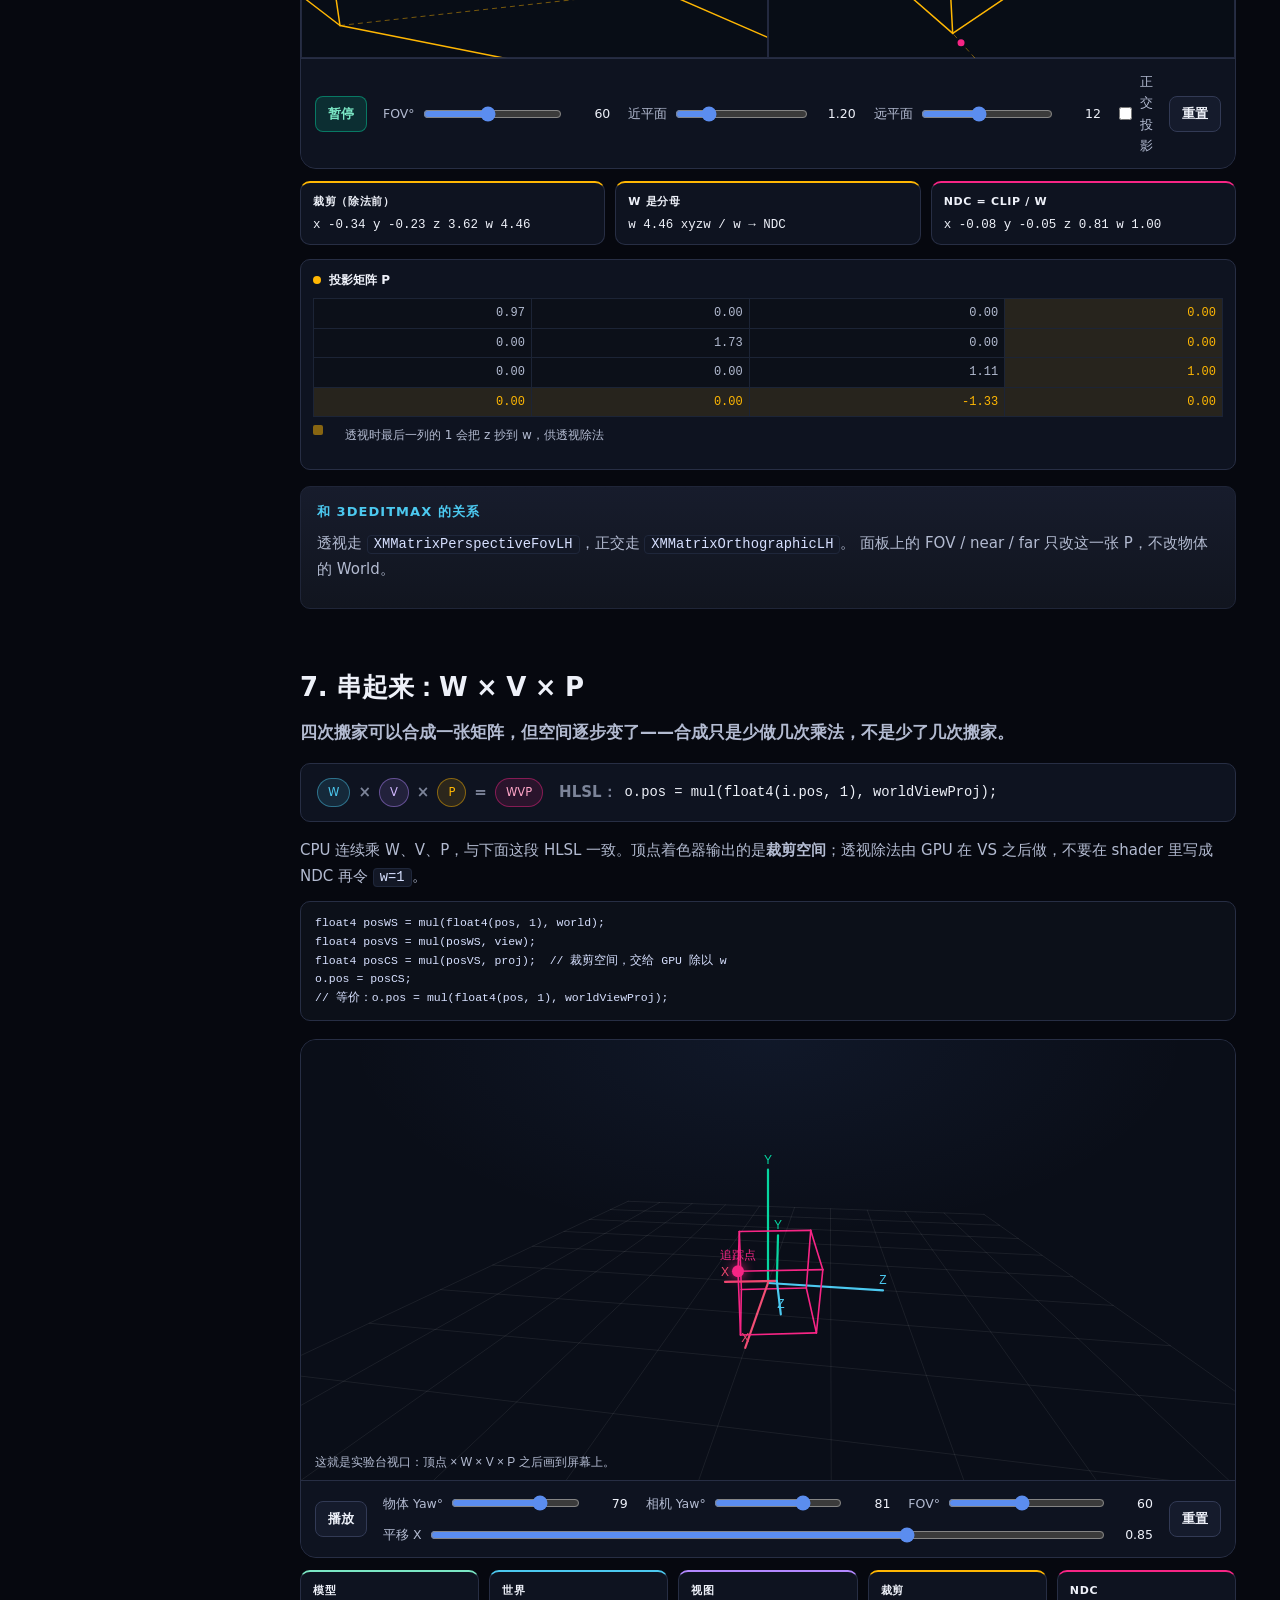
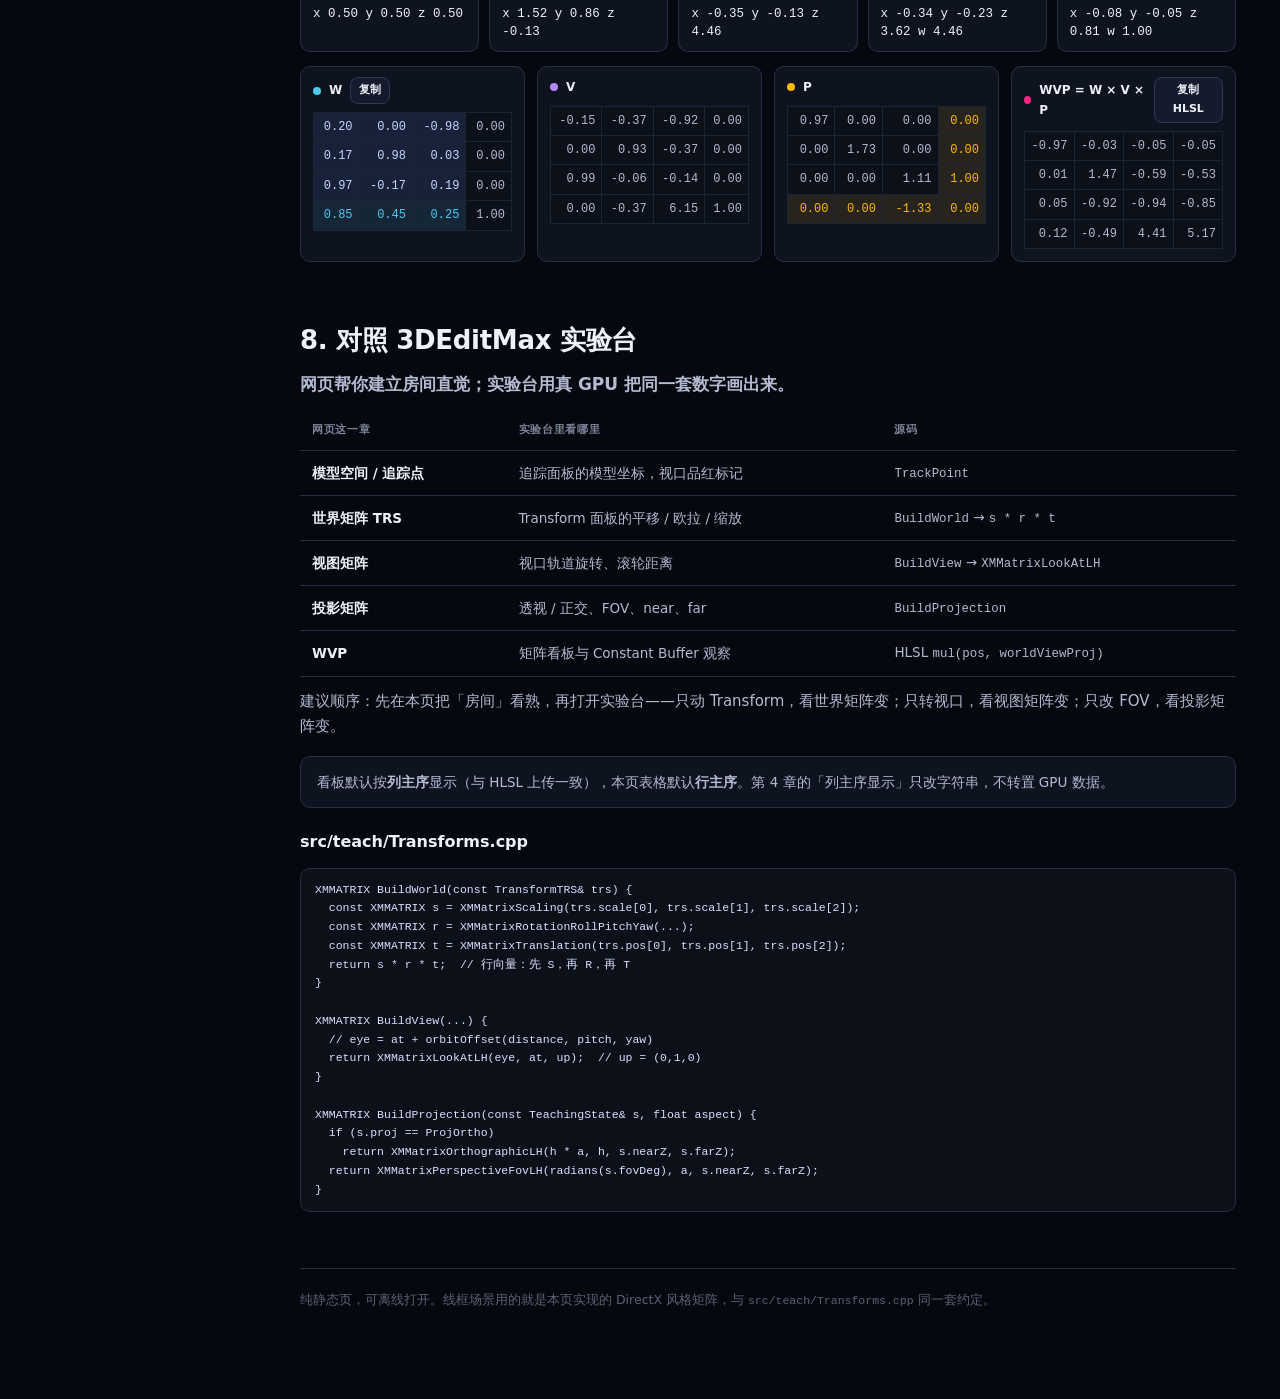
==== commit 0784a249: "Teach perspective divide, TRS order, and clip-space HLSL on the transform tutorial. Co-authored-by: " ====
--- a/docs/3D变换/index.html
+++ b/docs/3D变换/index.html
@@ -72,7 +72,7 @@
           </div>
           <figcaption class="viz-bar">
             <button type="button" class="btn play" data-play="pipeline">暂停</button>
-            <span class="legend">粉点是同一个顶点，沿流水线往前走。</span>
+            <span class="legend">粉点进站时上方出现当前这一步的运算。</span>
           </figcaption>
         </figure>
         <p>
@@ -89,7 +89,7 @@
           <li><strong>模型空间</strong>：网格自己的身体坐标。立方体中心是原点，棱长为 1 时角点就是 ±0.5。</li>
           <li><strong>世界空间</strong>：场景公共大厅。所有物体、灯光、相机都在这里碰面。</li>
           <li><strong>视图 / 相机空间</strong>：以相机为原点，+Z 朝你看的方向（左手）。</li>
-          <li><strong>裁剪空间</strong>：投影之后、除以 w 之前。GPU 用它做视锥裁剪。</li>
+          <li><strong>裁剪空间</strong>：投影之后、除以 w 之前。GPU 用 <code>[-w, w]</code> 做视锥裁剪，再透视除法。</li>
           <li><strong>NDC</strong>：透视除法后的标准化设备坐标。DX11 里 x、y ∈ [-1, 1]，z ∈ [0, 1]。</li>
         </ul>
         <figure class="viz" data-viz="track">
@@ -103,6 +103,7 @@
               <label class="ctrl">模型 Y <input type="range" data-bind="py" data-viz="track" min="-0.5" max="0.5" step="0.01" /><output></output></label>
               <label class="ctrl">模型 Z <input type="range" data-bind="pz" data-viz="track" min="-0.5" max="0.5" step="0.01" /><output></output></label>
             </div>
+            <button type="button" class="btn" data-reset="track">重置</button>
           </figcaption>
         </figure>
         <div class="cards" id="track-cards">
@@ -125,23 +126,17 @@
           美术导出的立方体、角色、茶壶，顶点坐标都写在<strong>模型空间</strong>。
           立方体的「上面」永远是它自己的 +Y，不管它后来被扔到世界的哪里、转成什么朝向。
         </p>
-        <p>
-          <strong>模型矩阵</strong>描述的是：这个物体相对<strong>它的父物体</strong>怎么摆。
-          如果没有父物体，模型矩阵和世界矩阵是同一张表——这就是本仓库第一期的情况。
-        </p>
-        <figure class="viz" data-viz="track">
-          <div class="viz-stage" style="height:280px">
-            <canvas data-clone="track"></canvas>
-          </div>
-          <figcaption class="viz-bar">
-            <span class="legend">
-              <i style="background:var(--model)"></i>淡绿点 = 模型坐标（停在原点淡色立方体上）
-              <i style="background:var(--mvp)"></i>粉点 = 乘世界矩阵之后（贴在青色立方体上）
-            </span>
-          </figcaption>
-        </figure>
-        <div class="note">
-          着色器拿到的 <code>float3 pos</code> 几乎总是模型空间。你在面板里调平移，改的不是顶点数组，而是后面那张世界矩阵。
+        <div class="compare">
+          <div class="col">
+            <h3>口袋不会因为搬家改名</h3>
+            <p>左胸口袋的坐标写在衣服上。你走进客厅，它仍叫左胸口袋——这就是模型空间。</p>
+            <p>着色器拿到的 <code>float3 pos</code> 几乎总是模型空间。面板里调平移，改的不是顶点数组，而是后面那张世界矩阵。</p>
+          </div>
+          <div class="col">
+            <h3>相对父亲怎么站</h3>
+            <p><strong>模型矩阵</strong>描述物体相对<strong>父节点</strong>怎么摆。没有父节点时，它和世界矩阵是同一张表——本仓库第一期就是这样。</p>
+            <p>有父节点的例子见第 4 章行星–卫星：<a href="#world">去看公转动画</a>。</p>
+          </div>
         </div>
       </section>
 
@@ -152,32 +147,46 @@
           DirectXMath 里这一句就是搬家顺序（行向量：从左乘到右，先缩放、再旋转、再平移）：
         </p>
         <p><code>W = S * R * T</code>　对应源码 <code>return s * r * t;</code></p>
-        <p>淡色立方体停在原点，青色立方体是乘上世界矩阵之后。拖滑块，看 4×4 哪一块在变。</p>
+        <p>淡色立方体停在原点，青色立方体是乘上世界矩阵之后。矩阵乘法<strong>不可交换</strong>：先缩放再平移，和先平移再缩放，不是同一件事。</p>
         <figure class="viz" data-viz="trs">
           <div class="viz-stage">
             <canvas></canvas>
           </div>
           <figcaption class="viz-bar">
             <button type="button" class="btn play" data-play="trs">暂停</button>
+            <div class="btn-row">
+              <button type="button" class="btn order-btn active" data-order="srt">约定 S·R·T</button>
+              <button type="button" class="btn order-btn" data-order="trs">反例 T·R·S</button>
+            </div>
             <div class="controls">
               <label class="ctrl">平移 X <input type="range" data-bind="tx" data-viz="trs" min="-2" max="2" step="0.05" /><output></output></label>
               <label class="ctrl">平移 Y <input type="range" data-bind="ty" data-viz="trs" min="-2" max="2" step="0.05" /><output></output></label>
               <label class="ctrl">平移 Z <input type="range" data-bind="tz" data-viz="trs" min="-2" max="2" step="0.05" /><output></output></label>
               <label class="ctrl">偏航 Yaw° <input type="range" data-bind="yaw" data-viz="trs" min="-180" max="180" step="1" /><output></output></label>
               <label class="ctrl">俯仰 Pitch° <input type="range" data-bind="pitch" data-viz="trs" min="-89" max="89" step="1" /><output></output></label>
-              <label class="ctrl">缩放 <input type="range" data-bind="sx" data-viz="trs" min="0.3" max="2" step="0.05" /><output></output></label>
-            </div>
-          </figcaption>
-        </figure>
+              <label class="ctrl">缩放 X <input type="range" data-bind="sx" data-viz="trs" min="0.3" max="2" step="0.05" /><output></output></label>
+              <label class="ctrl">缩放 YZ <input type="range" data-bind="sy" data-viz="trs" min="0.3" max="2" step="0.05" /><output></output></label>
+              <label class="ctrl toggle"><input type="checkbox" data-bind="showDir" data-viz="trs" /> 显示方向箭头 w=0</label>
+            </div>
+            <button type="button" class="btn" data-reset="trs">重置</button>
+          </figcaption>
+        </figure>
+        <p class="note">把「缩放 X」拧到 0.4，再在 <code>S·R·T</code> 与 <code>T·R·S</code> 之间切换，立方体会错位——顺序可以调，但 CPU 和 HLSL 必须用同一张。点（<code>w=1</code>）跟着平移走；方向箭头（<code>w=0</code>）不受平移。非均匀缩放时法线要用 <code>(W⁻¹)ᵀ</code>，本页不展开。</p>
         <div class="mat-wrap">
           <div class="mat-block">
-            <h4><span class="swatch" style="background:var(--world)"></span> 世界矩阵 W　行向量约定</h4>
+            <h4>
+              <span class="swatch" style="background:var(--world)"></span> 世界矩阵 W
+              <span class="mat-actions">
+                <button type="button" class="btn btn-tiny" id="toggle-major">列主序显示</button>
+                <button type="button" class="btn btn-tiny" data-copy="world">复制 HLSL</button>
+              </span>
+            </h4>
             <table class="mat" id="mat-world">
               <tbody></tbody>
             </table>
             <p class="legend" style="margin-top:8px">
               <i style="background:rgba(91,141,239,.5)"></i>左上 3×3：旋转 + 缩放
-              <i style="background:rgba(76,201,240,.5)"></i>最后一行前三列：平移
+              <i style="background:rgba(76,201,240,.5)"></i>行主序时最后一行前三列：平移
             </p>
           </div>
         </div>
@@ -210,6 +219,7 @@
               <label class="ctrl">公转° <input type="range" data-bind="orbit" data-viz="parent" min="0" max="360" step="1" /><output></output></label>
               <label class="ctrl">行星自转° <input type="range" data-bind="spin" data-viz="parent" min="0" max="360" step="1" /><output></output></label>
             </div>
+            <button type="button" class="btn" data-reset="parent">重置</button>
           </figcaption>
         </figure>
         <div class="lab-card">
@@ -226,7 +236,7 @@
           GPU 却希望顶点已经站在相机鼻子前面：原点在眼睛，+Z 沿视线向前。
           所以 <code>V = inverse(CameraWorld)</code>——不是把相机搬进场景，而是把整个世界搬进相机的房间。
         </p>
-        <p>左边：相机（紫色视锥）绕物体转。右边：同一瞬间，物体被搬进视图空间，相机钉在原点。</p>
+        <p>左边：相机三轴是 <strong>right（红 X）/ up（绿 Y）/ forward（青 Z）</strong>，虚线指向 target。右边：同一瞬间物体被搬进视图空间；<code>right = worldUp × forward</code>。</p>
         <figure class="viz" data-viz="camera">
           <div class="viz-stage tall">
             <canvas></canvas>
@@ -238,6 +248,7 @@
               <label class="ctrl">俯仰 Pitch° <input type="range" data-bind="cpitch" data-viz="camera" min="-80" max="80" step="1" /><output></output></label>
               <label class="ctrl">距离 <input type="range" data-bind="dist" data-viz="camera" min="3" max="12" step="0.1" /><output></output></label>
             </div>
+            <button type="button" class="btn" data-reset="camera">重置</button>
           </figcaption>
         </figure>
         <div class="mat-wrap">
@@ -263,11 +274,10 @@
         <h2>6. 投影矩阵：视锥压成盒子</h2>
         <p class="one-liner">透视负责「近大远小」；投影矩阵负责把那座金字塔，压成 GPU 爱用的标准盒子。</p>
         <p>
-          相机只能看见视锥里的东西：近平面、远平面、以及由 FOV 撑开的四堵墙。
-          透视投影把远处的墙缩得更小，所以同样尺寸的立方体在远平面上看起来更小。
-          乘上 P 再除以 w 之后，这座锥被压成 NDC 立方体：左右上下是 ±1，DX 深度从 0（近）到 1（远）。
-        </p>
-        <p>打开「正交」对比：视锥变成盒子，平行线保持平行，没有近大远小。</p>
+          粉点沿虚线从视锥角走到对应 NDC 角：透视时远平面的 <code>w</code> 更大，除以它之后 xy 被压向中心——这就是近大远小。
+          GPU 在裁剪空间用 <code>[-w, w]</code> 裁剪；除以 w 之后，DX 的 NDC 深度是 <code>z ∈ [0, 1]</code>，OpenGL 常见是 <code>[-1, 1]</code>。
+        </p>
+        <p>打开「正交」对比：视锥变成盒子，<code>w</code> 不再当距离分母，平行线保持平行。</p>
         <figure class="viz" data-viz="frustum">
           <div class="viz-stage tall">
             <canvas></canvas>
@@ -280,8 +290,14 @@
               <label class="ctrl">远平面 <input type="range" data-bind="far" data-viz="frustum" min="6" max="20" step="0.5" /><output></output></label>
               <label class="ctrl toggle"><input type="checkbox" data-bind="ortho" data-viz="frustum" /> 正交投影</label>
             </div>
-          </figcaption>
-        </figure>
+            <button type="button" class="btn" data-reset="frustum">重置</button>
+          </figcaption>
+        </figure>
+        <div class="cards" id="proj-cards">
+          <div class="card clip"><div class="k">裁剪（除法前）</div><div class="v" id="proj-clip">—</div></div>
+          <div class="card proj"><div class="k">w 是分母</div><div class="v" id="proj-w">—</div></div>
+          <div class="card ndc"><div class="k">NDC = clip / w</div><div class="v" id="proj-ndc">—</div></div>
+        </div>
         <div class="mat-wrap">
           <div class="mat-block">
             <h4><span class="swatch" style="background:var(--proj)"></span> 投影矩阵 P</h4>
@@ -315,9 +331,13 @@
           <code>o.pos = mul(float4(i.pos, 1), worldViewProj);</code>
         </div>
         <p>
-          CPU 上 <code>XMVector4Transform</code> 连续乘 W、V、P，与 HLSL 这一行是同一套列主序习惯。
-          下面的视口用的就是教学相机的 V 和 P：你改 TRS / 轨道 / FOV，画面和五个坐标一起动。
-        </p>
+          CPU 连续乘 W、V、P，与下面这段 HLSL 一致。顶点着色器输出的是<strong>裁剪空间</strong>；透视除法由 GPU 在 VS 之后做，不要在 shader 里写成 NDC 再令 <code>w=1</code>。
+        </p>
+        <pre class="code"><code>float4 posWS = mul(float4(pos, 1), world);
+float4 posVS = mul(posWS, view);
+float4 posCS = mul(posVS, proj);  // 裁剪空间，交给 GPU 除以 w
+o.pos = posCS;
+// 等价：o.pos = mul(float4(pos, 1), worldViewProj);</code></pre>
         <figure class="viz" data-viz="wvp">
           <div class="viz-stage tall">
             <canvas></canvas>
@@ -330,6 +350,7 @@
               <label class="ctrl">FOV° <input type="range" data-bind="fov" data-viz="wvp" min="25" max="100" step="1" /><output></output></label>
               <label class="ctrl">平移 X <input type="range" data-bind="tx" data-viz="wvp" min="-2" max="2" step="0.05" /><output></output></label>
             </div>
+            <button type="button" class="btn" data-reset="wvp">重置</button>
           </figcaption>
         </figure>
         <div class="cards" id="wvp-cards">
@@ -341,7 +362,19 @@
         </div>
         <div class="mat-wrap">
           <div class="mat-block">
-            <h4><span class="swatch" style="background:var(--mvp)"></span> WVP = W × V × P</h4>
+            <h4><span class="swatch" style="background:var(--world)"></span> W <button type="button" class="btn btn-tiny" data-copy="wvpW">复制</button></h4>
+            <table class="mat" id="mat-wvp-w"><tbody></tbody></table>
+          </div>
+          <div class="mat-block">
+            <h4><span class="swatch" style="background:var(--view)"></span> V</h4>
+            <table class="mat" id="mat-wvp-v"><tbody></tbody></table>
+          </div>
+          <div class="mat-block">
+            <h4><span class="swatch" style="background:var(--proj)"></span> P</h4>
+            <table class="mat" id="mat-wvp-p"><tbody></tbody></table>
+          </div>
+          <div class="mat-block">
+            <h4><span class="swatch" style="background:var(--mvp)"></span> WVP = W × V × P <button type="button" class="btn btn-tiny" data-copy="wvp">复制 HLSL</button></h4>
             <table class="mat" id="mat-wvp"><tbody></tbody></table>
           </div>
         </div>
@@ -388,8 +421,26 @@
         </table>
         <p>建议顺序：先在本页把「房间」看熟，再打开实验台——只动 Transform，看世界矩阵变；只转视口，看视图矩阵变；只改 FOV，看投影矩阵变。</p>
         <div class="note">
-          看板默认按<strong>列主序</strong>显示（与 HLSL 上传一致），本页表格按<strong>行主序</strong>画出行向量习惯：同一张矩阵，两种读法。切换实验台的行列开关只改字符串，不转置 GPU 数据。
-        </div>
+          看板默认按<strong>列主序</strong>显示（与 HLSL 上传一致），本页表格默认<strong>行主序</strong>。第 4 章的「列主序显示」只改字符串，不转置 GPU 数据。
+        </div>
+        <h3 style="font-size:16px;margin:20px 0 8px">src/teach/Transforms.cpp</h3>
+        <pre class="code"><code>XMMATRIX BuildWorld(const TransformTRS&amp; trs) {
+  const XMMATRIX s = XMMatrixScaling(trs.scale[0], trs.scale[1], trs.scale[2]);
+  const XMMATRIX r = XMMatrixRotationRollPitchYaw(...);
+  const XMMATRIX t = XMMatrixTranslation(trs.pos[0], trs.pos[1], trs.pos[2]);
+  return s * r * t;  // 行向量：先 S，再 R，再 T
+}
+
+XMMATRIX BuildView(...) {
+  // eye = at + orbitOffset(distance, pitch, yaw)
+  return XMMatrixLookAtLH(eye, at, up);  // up = (0,1,0)
+}
+
+XMMATRIX BuildProjection(const TeachingState&amp; s, float aspect) {
+  if (s.proj == ProjOrtho)
+    return XMMatrixOrthographicLH(h * a, h, s.nearZ, s.farZ);
+  return XMMatrixPerspectiveFovLH(radians(s.fovDeg), a, s.nearZ, s.farZ);
+}</code></pre>
       </section>
 
       <footer class="page-foot">
--- a/docs/3D变换/style.css
+++ b/docs/3D变换/style.css
@@ -324,6 +324,52 @@
   color: #7be7c5;
 }
 
+.btn.btn-tiny {
+  font-size: 11px;
+  padding: 3px 8px;
+  font-weight: 600;
+}
+
+.btn.order-btn.active {
+  background: rgba(76, 201, 240, .16);
+  border-color: rgba(76, 201, 240, .5);
+  color: var(--world);
+}
+
+.btn-row {
+  display: flex;
+  flex-wrap: wrap;
+  gap: 8px;
+}
+
+.mat-actions {
+  margin-left: auto;
+  display: flex;
+  gap: 6px;
+}
+
+@keyframes matpulse {
+  from { background: rgba(76, 201, 240, .35); }
+  to { background: rgba(76, 201, 240, .10); }
+}
+
+table.mat td.pulse {
+  animation: matpulse .45s ease;
+}
+
+pre.code {
+  background: #0c1019;
+  border: 1px solid var(--border);
+  border-radius: var(--radius);
+  padding: 12px 14px;
+  overflow-x: auto;
+  margin: 12px 0;
+  color: #d7e0ff;
+  font-family: "Cascadia Code", Consolas, ui-monospace, monospace;
+  font-size: 12.5px;
+  line-height: 1.5;
+}
+
 .controls {
   display: flex;
   flex-wrap: wrap;
@@ -422,6 +468,7 @@
   display: flex;
   align-items: center;
   gap: 8px;
+  width: 100%;
 }
 
 .swatch {
